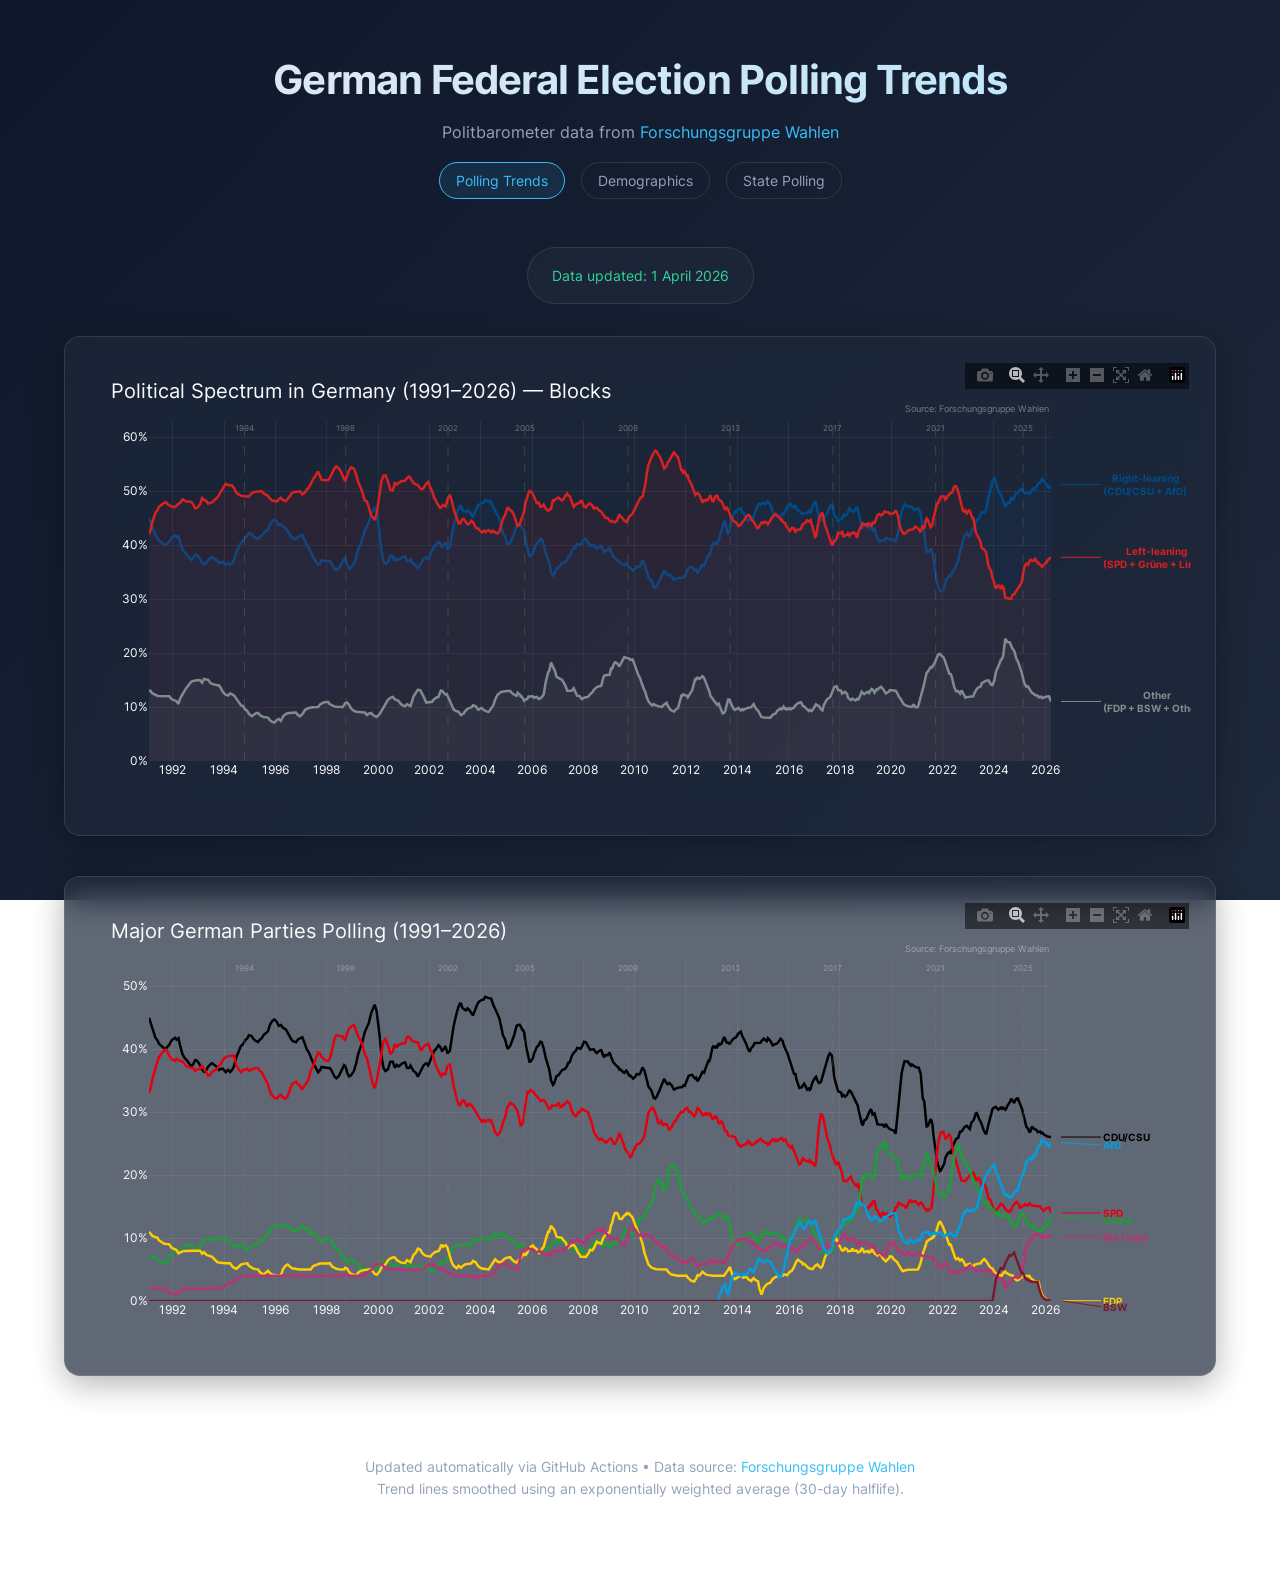
==== docs/index.html @ 1eab655d "Add state polling" ====
<!DOCTYPE html>
<html lang="en">
<head>
  <meta charset="UTF-8">
  <meta name="viewport" content="width=device-width, initial-scale=1.0">
  <meta name="description" content="Interactive dashboard mapping German Federal Election Polling Trends from Forschungsgruppe Wahlen (Politbarometer)">
  <title>German Polling Trends — Politbarometer</title>
  <link rel="icon" type="image/svg+xml" href="data:image/svg+xml,%3Csvg xmlns='http://www.w3.org/2000/svg' viewBox='0 0 16 16'%3E%3Crect width='16' height='5.33' fill='%23000'/%3E%3Crect y='5.33' width='16' height='5.33' fill='%23D00'/%3E%3Crect y='10.67' width='16' height='5.33' fill='%23FFCE00'/%3E%3C/svg%3E">
  <link rel="stylesheet" href="css/style.css">
  <script src="js/vendor/plotly.min.js"></script>
</head>
<body>
  <div class="container">
    <header>
      <h1>German Federal Election Polling Trends</h1>
      <p>Politbarometer data from <a href="https://www.forschungsgruppe.de/Umfragen/Politbarometer/Langzeitentwicklung_-_Themen_im_Ueberblick/Politik_I/#Projektion" target="_blank" rel="noopener">Forschungsgruppe Wahlen</a></p>
      <nav class="page-nav">
        <a href="index.html" aria-current="page">Polling Trends</a>
        <a href="demographics.html">Demographics</a>
        <a href="state-polling.html">State Polling</a>
      </nav>
    </header>

    <div id="status" class="status-box">
      <div class="spinner"></div> <span>Loading…</span>
    </div>
    <div id="error"></div>

    <main>
      <div class="chart-container">
        <div id="blocks-chart"></div>
      </div>

      <div class="chart-container">
        <div id="parties-chart"></div>
      </div>
    </main>

    <footer>
      Updated automatically via GitHub Actions • Data source: <a href="https://www.forschungsgruppe.de" target="_blank" rel="noopener">Forschungsgruppe Wahlen</a>
      <br>Trend lines smoothed using an exponentially weighted average (30-day halflife).
    </footer>
  </div>

  <script type="module" src="js/main.js"></script>
</body>
</html>
---- docs/css/style.css ----
/* Inter Font Loading */
@font-face {
  font-family: 'Inter';
  src: url('../fonts/inter-regular.woff2') format('woff2');
  font-weight: 400;
  font-style: normal;
  font-display: swap;
}
@font-face {
  font-family: 'Inter';
  src: url('../fonts/inter-bold.woff2') format('woff2');
  font-weight: 700;
  font-style: normal;
  font-display: swap;
}

:root {
  --bg-color: #0f172a;
  --bg-gradient: linear-gradient(135deg, #0f172a 0%, #1e293b 100%);
  --text-primary: #f8fafc;
  --text-secondary: #94a3b8;
  --accent: #38bdf8;
  --glass-bg: rgba(30, 41, 59, 0.7);
  --glass-border: rgba(255, 255, 255, 0.1);
  --glass-shadow: 0 8px 32px 0 rgba(0, 0, 0, 0.3);
  --success: #34d399;
  --error: #ef4444;
}

*, *::before, *::after {
  box-sizing: border-box;
  margin: 0;
  padding: 0;
}

body {
  font-family: 'Inter', system-ui, -apple-system, sans-serif;
  color: var(--text-primary);
  background: var(--bg-gradient);
  background-attachment: fixed;
  line-height: 1.6;
  min-height: 100vh;
}

.container {
  max-width: 1200px;
  margin: 0 auto;
  padding: 3rem 1.5rem;
}

header {
  text-align: center;
  margin-bottom: 3rem;
  animation: fadeInDown 0.8s ease-out;
}

header h1 {
  font-size: 2.5rem;
  font-weight: 700;
  background: linear-gradient(to right, #e2e8f0, #bae6fd);
  -webkit-background-clip: text;
  background-clip: text;
  -webkit-text-fill-color: transparent;
  margin-bottom: 0.5rem;
  letter-spacing: -0.02em;
}

header p, header a {
  font-size: 1rem;
  color: var(--text-secondary);
}

header a {
  color: var(--accent);
  text-decoration: none;
  transition: color 0.2s;
}

header a:hover {
  color: #7dd3fc;
}

.status-box {
  display: flex;
  align-items: center;
  justify-content: center;
  gap: 0.75rem;
  text-align: center;
  font-size: 0.9rem;
  color: var(--text-secondary);
  margin-bottom: 2rem;
  padding: 1rem 1.5rem;
  background: var(--glass-bg);
  backdrop-filter: blur(12px);
  -webkit-backdrop-filter: blur(12px);
  border: 1px solid var(--glass-border);
  border-radius: 9999px;
  max-width: max-content;
  margin-left: auto;
  margin-right: auto;
  animation: fadeIn 1s ease-out;
}

.status-box.success {
  color: var(--success);
}
.status-box.success .spinner {
  display: none;
}

.spinner {
  width: 16px;
  height: 16px;
  border: 2px solid var(--text-secondary);
  border-bottom-color: transparent;
  border-radius: 50%;
  display: inline-block;
  animation: rotation 1s linear infinite;
}

#error {
  display: none;
  text-align: center;
  color: #fca5a5;
  background: rgba(239, 68, 68, 0.1);
  border: 1px solid rgba(239, 68, 68, 0.2);
  backdrop-filter: blur(10px);
  border-radius: 12px;
  padding: 1.2rem;
  margin-bottom: 2rem;
}

.chart-container {
  background: var(--glass-bg);
  backdrop-filter: blur(16px);
  -webkit-backdrop-filter: blur(16px);
  border: 1px solid var(--glass-border);
  border-radius: 16px;
  box-shadow: var(--glass-shadow);
  margin-bottom: 2.5rem;
  padding: 1.5rem;
  transition: box-shadow 0.3s ease;
  animation: fadeInUp 0.8s ease-out backwards;
}

.chart-container:nth-child(2) {
  animation-delay: 0.2s;
}

.chart-container:hover {
  box-shadow: 0 12px 40px rgba(0,0,0,0.4);
}

.chart-container .js-plotly-plot {
  width: 100%;
}

footer {
  text-align: center;
  font-size: 0.85rem;
  color: var(--text-secondary);
  padding: 2rem 0;
  border-top: 1px solid var(--glass-border);
  margin-top: 3rem;
}

footer a {
  color: var(--accent);
  text-decoration: none;
  transition: opacity 0.2s;
}
footer a:hover {
  opacity: 0.8;
}

/* Animations */
@keyframes fadeIn {
  from { opacity: 0; }
  to { opacity: 1; }
}
@keyframes fadeInDown {
  from { opacity: 0; transform: translateY(-20px); }
  to { opacity: 1; transform: translateY(0); }
}
@keyframes fadeInUp {
  from { opacity: 0; transform: translateY(20px); }
  to { opacity: 1; transform: translateY(0); }
}
@keyframes rotation {
  0% { transform: rotate(0deg); }
  100% { transform: rotate(360deg); }
}

/* Page Navigation */
.page-nav {
  display: flex;
  justify-content: center;
  gap: 1rem;
  margin-top: 1rem;
}
.page-nav a {
  color: var(--text-secondary);
  text-decoration: none;
  padding: 0.4rem 1rem;
  border-radius: 9999px;
  border: 1px solid var(--glass-border);
  transition: all 0.2s;
  font-size: 0.9rem;
}
.page-nav a:hover {
  color: var(--text-primary);
  border-color: var(--accent);
}
.page-nav a[aria-current="page"] {
  color: var(--accent);
  border-color: var(--accent);
  background: rgba(56, 189, 248, 0.1);
}

/* Demographics Page — Selection Panel */
.demographics .selections-panel {
  background: var(--glass-bg);
  backdrop-filter: blur(16px);
  -webkit-backdrop-filter: blur(16px);
  border: 1px solid var(--glass-border);
  border-radius: 16px;
  box-shadow: var(--glass-shadow);
  padding: 1.5rem;
  margin-bottom: 2.5rem;
  animation: fadeInUp 0.8s ease-out backwards;
}
.demographics .selections-panel h2 {
  font-size: 1.1rem;
  color: var(--text-secondary);
  margin-bottom: 1rem;
  font-weight: 400;
}

/* Selection Cards */
.demographics .selection-card {
  display: flex;
  align-items: center;
  gap: 0.75rem;
  padding: 0.75rem;
  border: 1px solid var(--glass-border);
  border-radius: 10px;
  margin-bottom: 0.75rem;
  background: rgba(15, 23, 42, 0.5);
  border-left: 4px solid var(--card-color, var(--glass-border));
}
.demographics .selection-card .card-controls {
  display: flex;
  align-items: center;
  gap: 0.6rem;
  flex-shrink: 0;
}
.demographics .selection-card select {
  background: rgba(15, 23, 42, 0.8);
  color: var(--text-primary);
  border: 1px solid var(--glass-border);
  border-radius: 8px;
  padding: 0.4rem 0.6rem;
  font-family: inherit;
  font-size: 0.85rem;
  cursor: pointer;
}
.demographics .selection-card select:focus {
  outline: none;
  border-color: var(--accent);
}

/* Party Pills */
.demographics .party-pills {
  display: flex;
  flex-wrap: wrap;
  gap: 0.4rem;
  flex: 1;
}
.demographics .party-pill {
  display: inline-flex;
  align-items: center;
  gap: 0.3rem;
  padding: 0.25rem 0.6rem;
  border-radius: 9999px;
  border: 1px solid var(--glass-border);
  font-size: 0.8rem;
  cursor: pointer;
  transition: all 0.15s;
  user-select: none;
  color: var(--text-secondary);
  background: transparent;
}
.demographics .party-pill:hover {
  border-color: var(--pill-color);
}
.demographics .party-pill.checked {
  border-color: var(--pill-color);
  color: var(--pill-color);
  background: color-mix(in srgb, var(--pill-color) 15%, transparent);
}
.demographics .party-pill .pill-dot {
  width: 8px;
  height: 8px;
  border-radius: 50%;
  background: var(--pill-color);
}

/* Add / Remove Buttons */
.demographics .btn-add {
  background: rgba(56, 189, 248, 0.1);
  border: 1px dashed var(--accent);
  color: var(--accent);
  border-radius: 10px;
  padding: 0.6rem 1.2rem;
  cursor: pointer;
  font-family: inherit;
  font-size: 0.9rem;
  transition: all 0.2s;
  width: 100%;
}
.demographics .btn-add:hover:not(:disabled) {
  background: rgba(56, 189, 248, 0.2);
}
.demographics .btn-add:disabled {
  opacity: 0.4;
  cursor: not-allowed;
}
.demographics .btn-remove {
  background: none;
  border: none;
  color: var(--text-secondary);
  cursor: pointer;
  font-size: 1.2rem;
  padding: 0.25rem 0.4rem;
  border-radius: 50%;
  transition: color 0.2s;
  flex-shrink: 0;
  line-height: 1;
}
.demographics .btn-remove:hover {
  color: var(--error);
}
.demographics .btn-remove:disabled {
  opacity: 0.3;
  cursor: not-allowed;
}

@media (max-width: 768px) {
  .container {
    padding: 2rem 1rem;
  }
  header h1 {
    font-size: 1.8rem;
  }
  .chart-container {
    padding: 0.75rem;
    border-radius: 12px;
  }
  .demographics .selection-card {
    flex-direction: column;
    align-items: stretch;
    gap: 0.5rem;
  }
  .demographics .selection-card .card-controls {
    justify-content: space-between;
  }
  .demographics .selection-card select {
    flex: 1;
  }
  .demographics .selections-panel {
    padding: 1rem;
  }
  .demographics .party-pills {
    gap: 0.3rem;
  }
  .demographics #demographics-chart {
    min-height: 350px;
  }
}

/* ── State Polling Page ── */

/* Segment summary bar */
.state-polling .segment-bar {
  display: grid;
  grid-template-columns: repeat(4, 1fr);
  gap: 1rem;
  padding: 1.25rem 1.5rem;
}
.state-polling .segment-card {
  text-align: center;
  padding: 0.5rem;
}
.state-polling .segment-label {
  font-size: 0.78rem;
  color: var(--text-secondary);
  margin-bottom: 0.3rem;
  text-transform: uppercase;
  letter-spacing: 0.04em;
}
.state-polling .segment-value {
  font-size: 1.5rem;
  font-weight: 700;
  margin-bottom: 0.2rem;
}
.state-polling .segment-sub {
  font-size: 0.72rem;
  color: var(--text-secondary);
  line-height: 1.3;
}

/* Map section */
.state-polling .maps-section {
  padding: 1.5rem;
}
.state-polling .maps-grid {
  display: grid;
  grid-template-columns: 1fr 1fr;
  gap: 2rem;
}
.state-polling .map-wrapper {
  display: flex;
  flex-direction: column;
  align-items: center;
}
.state-polling .map-title {
  font-size: 1rem;
  font-weight: 600;
  color: var(--text-primary);
  margin-bottom: 0.15rem;
  text-align: center;
}
.state-polling .map-subtitle {
  font-size: 0.8rem;
  color: var(--text-secondary);
  margin-bottom: 0.75rem;
  text-align: center;
}
.state-polling .map-container {
  width: 100%;
  max-width: 340px;
  position: relative;
}
.state-polling .map-container svg {
  display: block;
  width: 100%;
  height: auto;
}
.state-polling .map-container path {
  stroke: rgba(15, 23, 42, 0.6);
  stroke-width: 1;
  cursor: pointer;
  transition: opacity 0.12s;
}
.state-polling .map-container path:hover {
  opacity: 0.75;
  stroke-width: 1.5;
  stroke: rgba(255,255,255,0.4);
}

/* Map legend */
.state-polling .map-legend {
  display: flex;
  align-items: center;
  justify-content: center;
  gap: 0.75rem;
  margin-top: 1.25rem;
  font-size: 0.78rem;
  color: var(--text-secondary);
}
.state-polling .legend-scale {
  width: 120px;
  height: 10px;
  border-radius: 5px;
  background: linear-gradient(to right, #b91c1c, #475569, #1d4ed8);
}
.state-polling .legend-right { color: #f87171; }
.state-polling .legend-left  { color: #93c5fd; }

/* Tooltip */
.map-tooltip {
  position: fixed;
  pointer-events: none;
  z-index: 100;
  background: rgba(15, 23, 42, 0.95);
  border: 1px solid rgba(255,255,255,0.12);
  border-radius: 10px;
  padding: 0.65rem 0.9rem;
  font-size: 0.82rem;
  color: var(--text-primary);
  min-width: 190px;
  backdrop-filter: blur(8px);
  box-shadow: 0 4px 20px rgba(0,0,0,0.5);
}
.map-tooltip .tooltip-title {
  font-weight: 700;
  font-size: 0.9rem;
  margin-bottom: 0.4rem;
  color: var(--accent);
}
.map-tooltip .tooltip-row {
  display: flex;
  justify-content: space-between;
  gap: 0.75rem;
  margin-bottom: 0.15rem;
}
.map-tooltip .tooltip-row span:first-child {
  color: var(--text-secondary);
}

/* Shared diff colors */
.pos { color: #93c5fd; }
.neg { color: #fca5a5; }

/* Data table */
.state-polling .state-table {
  width: 100%;
  border-collapse: collapse;
  font-size: 0.88rem;
}
.state-polling .state-table th,
.state-polling .state-table td {
  padding: 0.6rem 0.75rem;
  text-align: right;
  border-bottom: 1px solid rgba(255,255,255,0.06);
}
.state-polling .state-table th:first-child,
.state-polling .state-table td:first-child {
  text-align: left;
}
.state-polling .state-table th {
  font-size: 0.78rem;
  text-transform: uppercase;
  letter-spacing: 0.04em;
  color: var(--text-secondary);
  cursor: pointer;
  user-select: none;
  white-space: nowrap;
}
.state-polling .state-table th:hover {
  color: var(--accent);
}
.state-polling .state-table th.sort-asc::after  { content: " ↑"; color: var(--accent); }
.state-polling .state-table th.sort-desc::after { content: " ↓"; color: var(--accent); }
.state-polling .state-table tbody tr:hover {
  background: rgba(255,255,255,0.03);
}

@media (max-width: 768px) {
  .state-polling .segment-bar {
    grid-template-columns: 1fr 1fr;
  }
  .state-polling .maps-grid {
    grid-template-columns: 1fr;
    gap: 1.5rem;
  }
  .state-polling .map-container {
    max-width: 100%;
  }
  .state-polling #table-container {
    overflow-x: auto;
  }
}
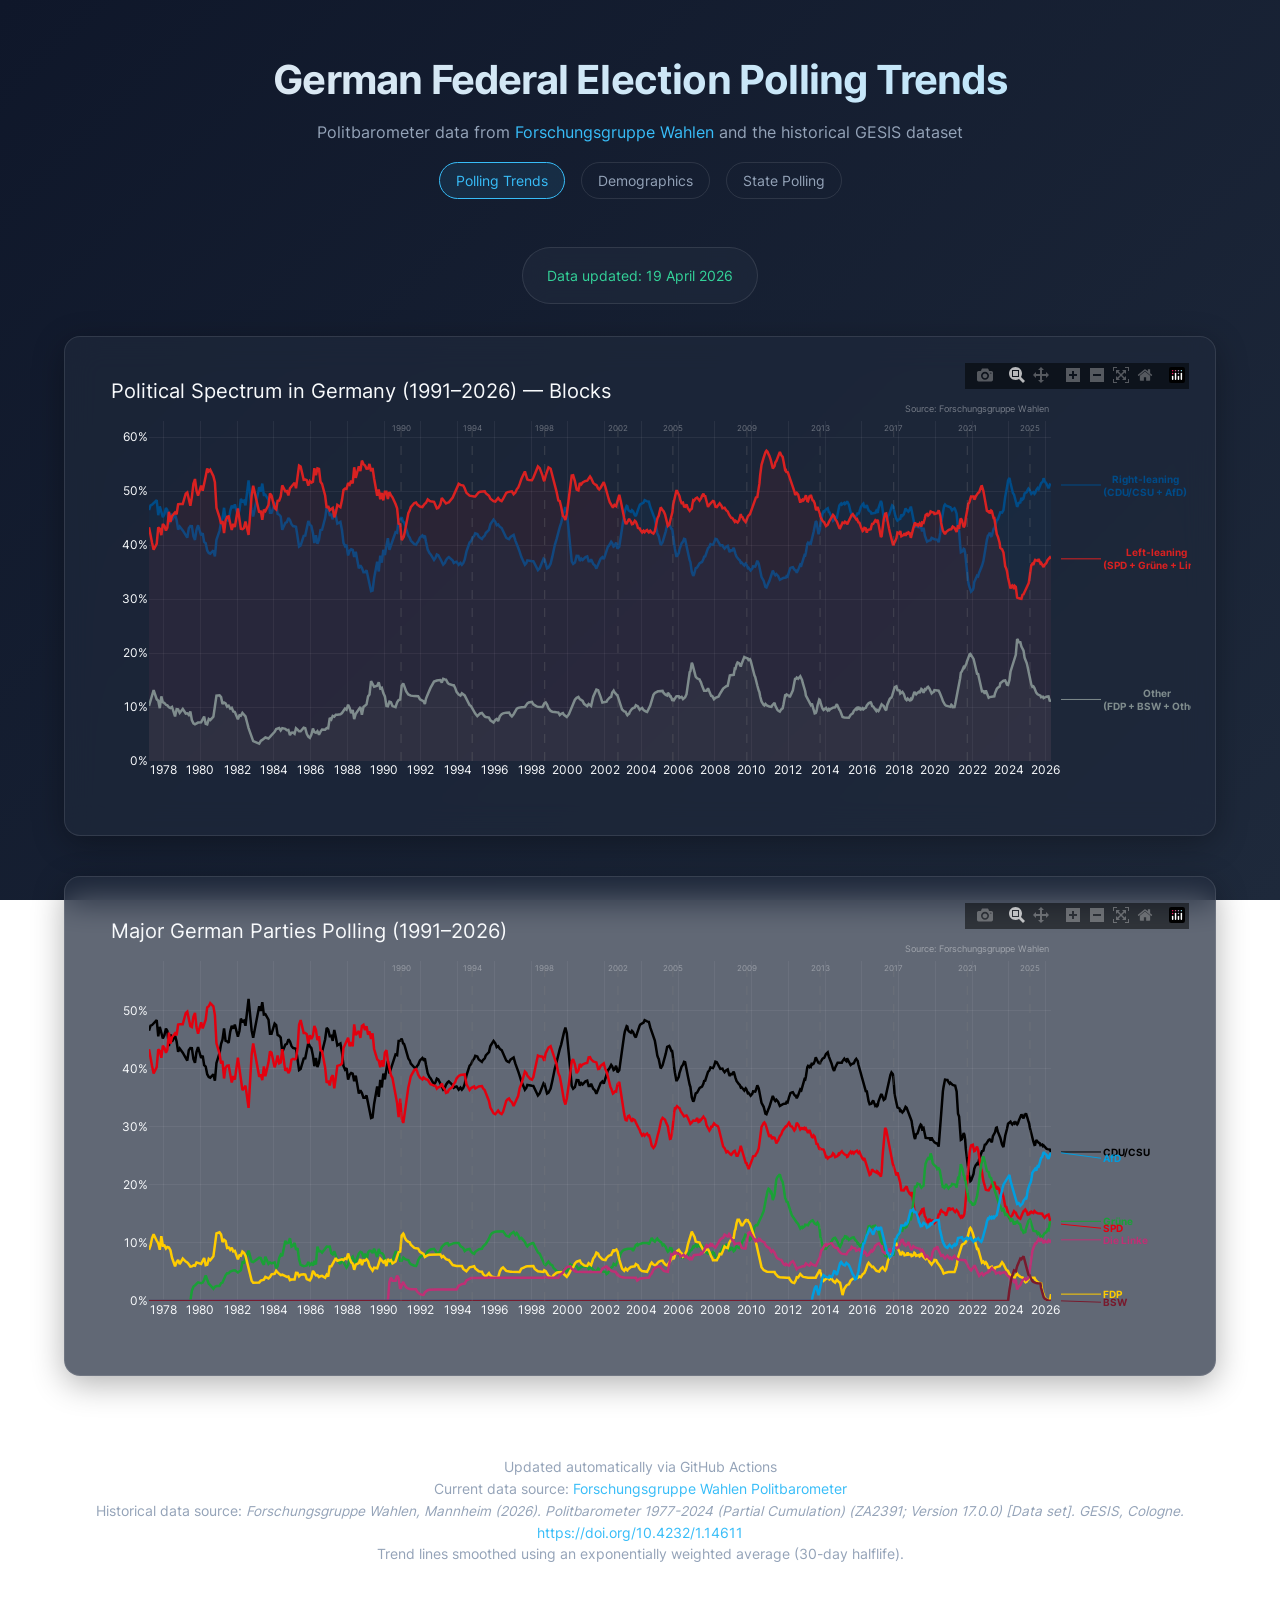
==== commit e4e9a59d: "Add pre-polling data to federal polling series" ====
--- a/docs/index.html
+++ b/docs/index.html
@@ -13,7 +13,7 @@
   <div class="container">
     <header>
       <h1>German Federal Election Polling Trends</h1>
-      <p>Politbarometer data from <a href="https://www.forschungsgruppe.de/Umfragen/Politbarometer/Langzeitentwicklung_-_Themen_im_Ueberblick/Politik_I/#Projektion" target="_blank" rel="noopener">Forschungsgruppe Wahlen</a></p>
+      <p>Politbarometer data from <a href="https://www.forschungsgruppe.de/Umfragen/Politbarometer/Langzeitentwicklung_-_Themen_im_Ueberblick/Politik_I/#Projektion" target="_blank" rel="noopener">Forschungsgruppe Wahlen</a> and the historical GESIS dataset</p>
       <nav class="page-nav">
         <a href="index.html" aria-current="page">Polling Trends</a>
         <a href="demographics.html">Demographics</a>
@@ -37,7 +37,9 @@
     </main>
 
     <footer>
-      Updated automatically via GitHub Actions • Data source: <a href="https://www.forschungsgruppe.de" target="_blank" rel="noopener">Forschungsgruppe Wahlen</a>
+      Updated automatically via GitHub Actions
+      <br>Current data source: <a href="https://www.forschungsgruppe.de/Umfragen/Politbarometer/Langzeitentwicklung_-_Themen_im_Ueberblick/Politik_I/#Projektion" target="_blank" rel="noopener">Forschungsgruppe Wahlen Politbarometer</a>
+      <br>Historical data source: <cite>Forschungsgruppe Wahlen, Mannheim (2026). Politbarometer 1977-2024 (Partial Cumulation) (ZA2391; Version 17.0.0) [Data set]. GESIS, Cologne.</cite> <a href="https://doi.org/10.4232/1.14611" target="_blank" rel="noopener">https://doi.org/10.4232/1.14611</a>
       <br>Trend lines smoothed using an exponentially weighted average (30-day halflife).
     </footer>
   </div>
--- a/docs/css/style.css
+++ b/docs/css/style.css
@@ -215,6 +215,11 @@
   color: var(--accent);
   border-color: var(--accent);
   background: rgba(56, 189, 248, 0.1);
+}
+
+/* Demographics chart: explicit height so Plotly's height:100% update doesn't collapse it */
+.demographics #demographics-chart {
+  height: 450px;
 }
 
 /* Demographics Page — Selection Panel */
@@ -374,7 +379,7 @@
     gap: 0.3rem;
   }
   .demographics #demographics-chart {
-    min-height: 350px;
+    height: 350px;
   }
 }
 
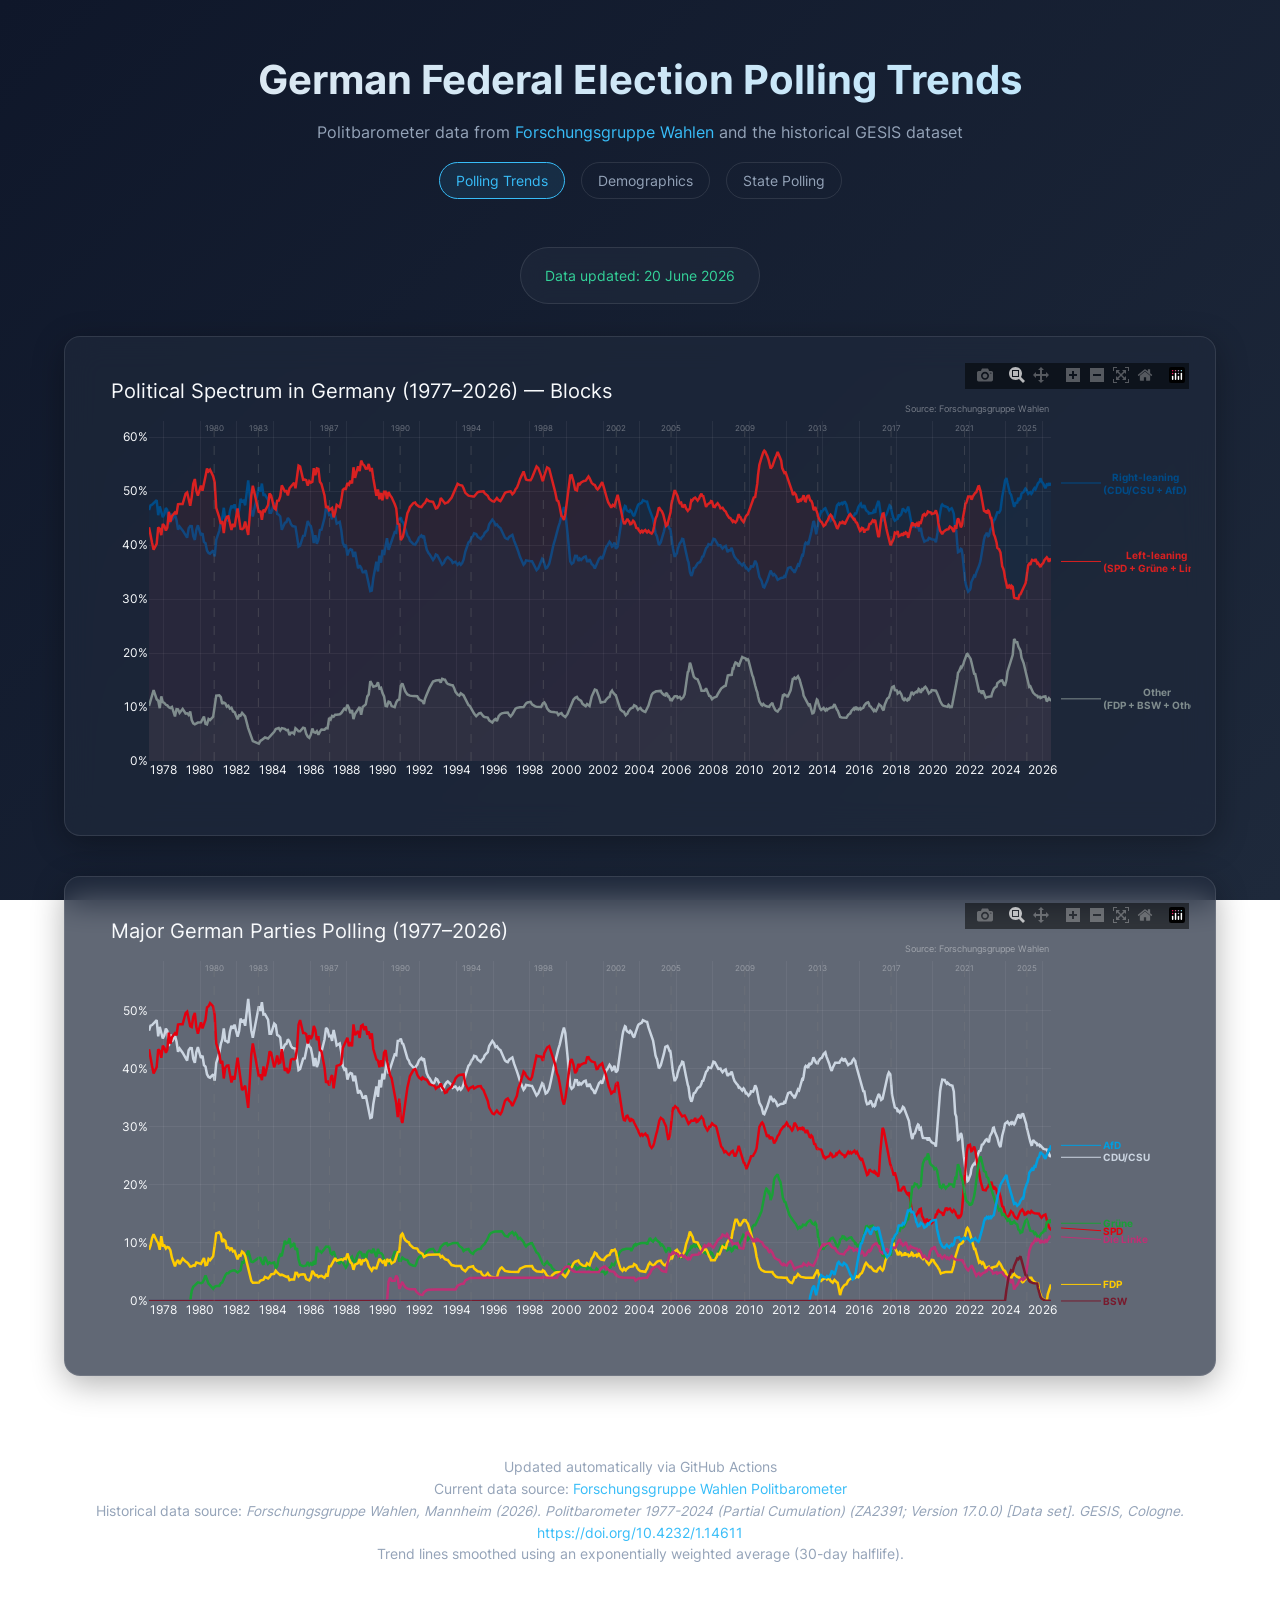
==== commit ca080756: "Phase 1: frontend polish & quick wins Fix first-paint chart collapse, dark-background contrast, scre" ====
--- a/docs/index.html
+++ b/docs/index.html
@@ -1,5 +1,5 @@
 <!DOCTYPE html>
-<html lang="en">
+<html lang="de">
 <head>
   <meta charset="UTF-8">
   <meta name="viewport" content="width=device-width, initial-scale=1.0">
@@ -21,10 +21,10 @@
       </nav>
     </header>
 
-    <div id="status" class="status-box">
+    <div id="status" class="status-box" role="status" aria-live="polite">
       <div class="spinner"></div> <span>Loading…</span>
     </div>
-    <div id="error"></div>
+    <div id="error" role="alert"></div>
 
     <main>
       <div class="chart-container">
--- a/docs/css/style.css
+++ b/docs/css/style.css
@@ -62,7 +62,7 @@
   background-clip: text;
   -webkit-text-fill-color: transparent;
   margin-bottom: 0.5rem;
-  letter-spacing: -0.02em;
+  letter-spacing: 0;
 }
 
 header p, header a {
@@ -191,6 +191,23 @@
   100% { transform: rotate(360deg); }
 }
 
+@media (prefers-reduced-motion: reduce) {
+  *, *::before, *::after {
+    animation-duration: 0.001ms !important;
+    animation-iteration-count: 1 !important;
+    transition-duration: 0.001ms !important;
+  }
+  header, .status-box, .chart-container, .demographics .selections-panel {
+    animation: none !important;
+    opacity: 1 !important;
+    transform: none !important;
+  }
+  .spinner {
+    animation: none !important;
+    border-bottom-color: var(--text-secondary);
+  }
+}
+
 /* Page Navigation */
 .page-nav {
   display: flex;
@@ -219,6 +236,12 @@
 
 /* Demographics chart: explicit height so Plotly's height:100% update doesn't collapse it */
 .demographics #demographics-chart {
+  height: 450px;
+}
+
+/* Federal polling charts: explicit height so Plotly's height:100% update doesn't collapse them on first paint */
+#blocks-chart,
+#parties-chart {
   height: 450px;
 }
 
@@ -379,6 +402,10 @@
     gap: 0.3rem;
   }
   .demographics #demographics-chart {
+    height: 350px;
+  }
+  #blocks-chart,
+  #parties-chart {
     height: 350px;
   }
 }
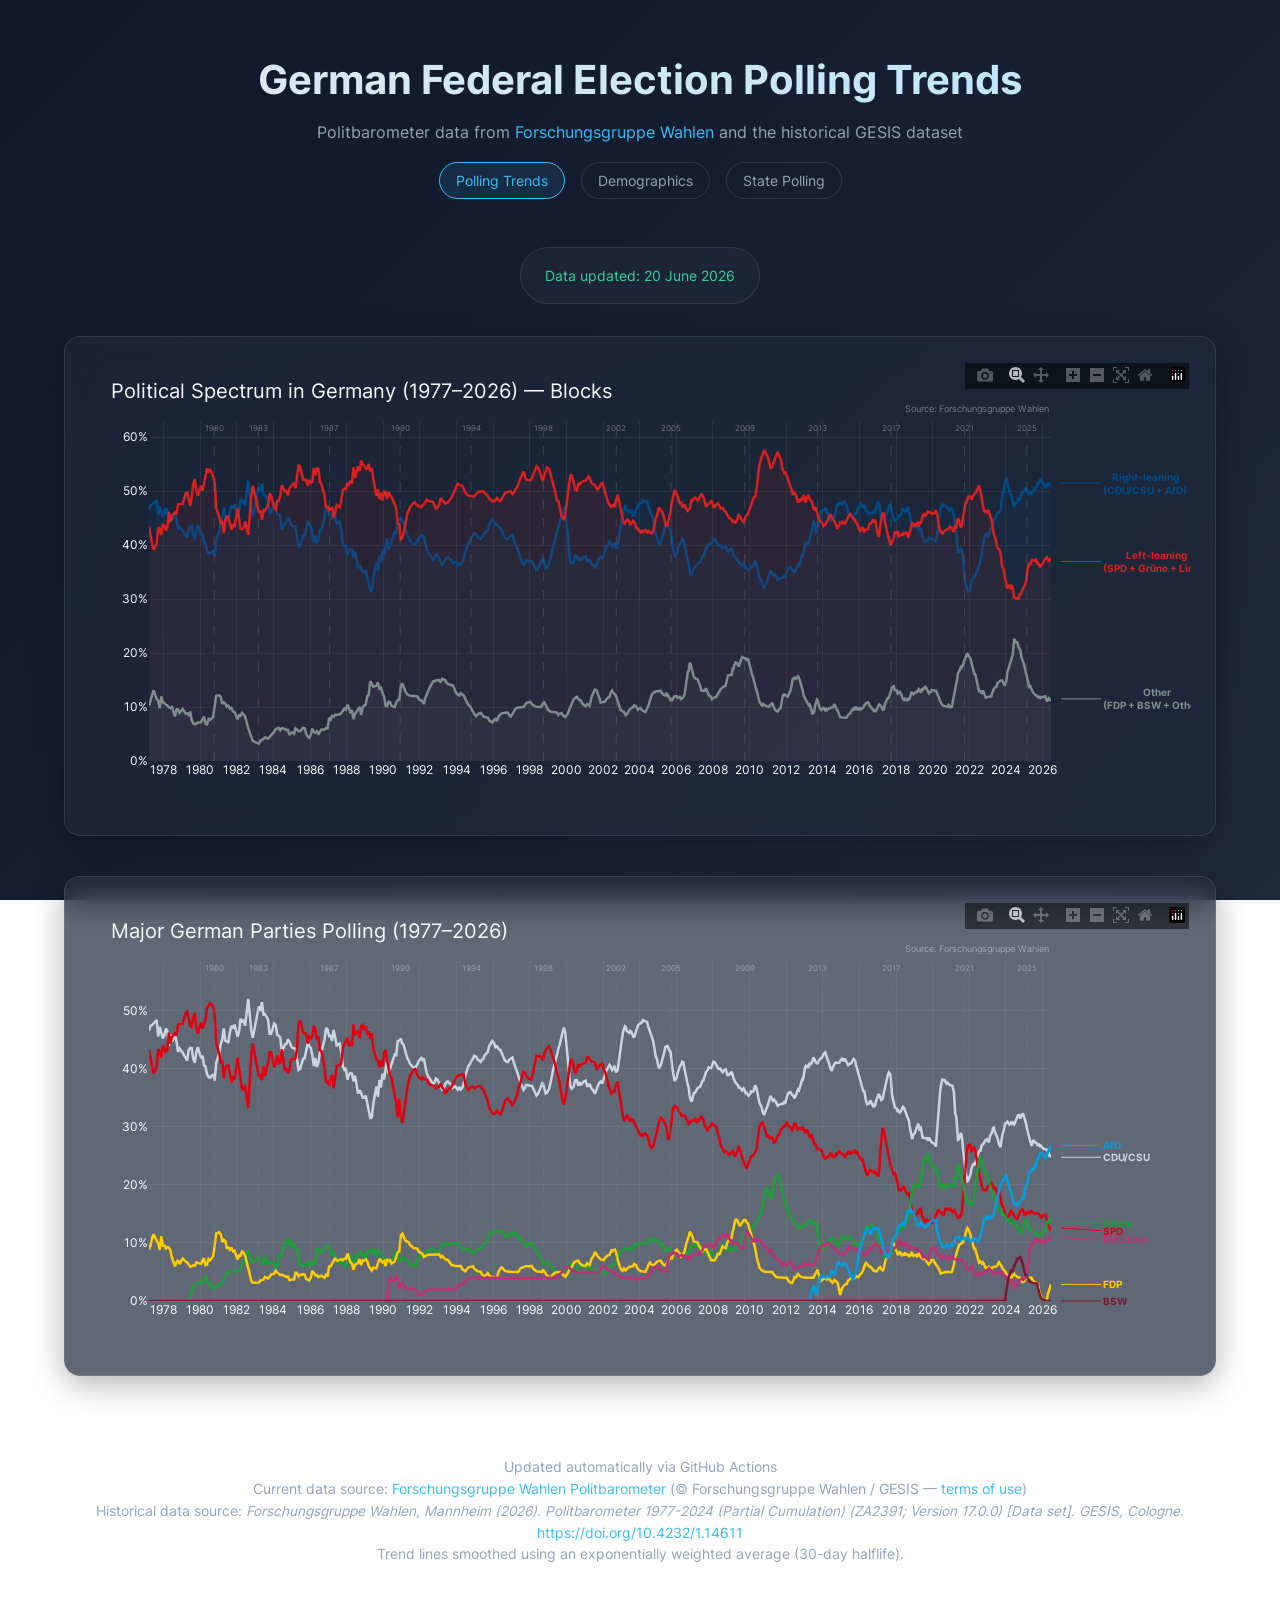
==== commit 69ae84b6: "Phase 4: CI/CD hardening, repo hygiene, docs & licensing Workflow (.github/workflows/update-data.yml" ====
--- a/docs/index.html
+++ b/docs/index.html
@@ -27,18 +27,18 @@
     <div id="error" role="alert"></div>
 
     <main>
-      <div class="chart-container">
+      <figure class="chart-container" role="img" aria-label="Liniendiagramm: Umfragewerte der politischen Blöcke über die Zeit, Forschungsgruppe Wahlen">
         <div id="blocks-chart"></div>
-      </div>
+      </figure>
 
-      <div class="chart-container">
+      <figure class="chart-container" role="img" aria-label="Liniendiagramm: Umfragewerte der wichtigsten Parteien über die Zeit, Forschungsgruppe Wahlen">
         <div id="parties-chart"></div>
-      </div>
+      </figure>
     </main>
 
     <footer>
       Updated automatically via GitHub Actions
-      <br>Current data source: <a href="https://www.forschungsgruppe.de/Umfragen/Politbarometer/Langzeitentwicklung_-_Themen_im_Ueberblick/Politik_I/#Projektion" target="_blank" rel="noopener">Forschungsgruppe Wahlen Politbarometer</a>
+      <br>Current data source: <a href="https://www.forschungsgruppe.de/Umfragen/Politbarometer/Langzeitentwicklung_-_Themen_im_Ueberblick/Politik_I/#Projektion" target="_blank" rel="noopener">Forschungsgruppe Wahlen Politbarometer</a> (© Forschungsgruppe Wahlen / GESIS — <a href="https://www.gesis.org/en/institute/data-usage-terms" target="_blank" rel="noopener">terms of use</a>)
       <br>Historical data source: <cite>Forschungsgruppe Wahlen, Mannheim (2026). Politbarometer 1977-2024 (Partial Cumulation) (ZA2391; Version 17.0.0) [Data set]. GESIS, Cologne.</cite> <a href="https://doi.org/10.4232/1.14611" target="_blank" rel="noopener">https://doi.org/10.4232/1.14611</a>
       <br>Trend lines smoothed using an exponentially weighted average (30-day halflife).
     </footer>
--- a/docs/css/style.css
+++ b/docs/css/style.css
@@ -42,6 +42,25 @@
   min-height: 100vh;
 }
 
+/* Visible keyboard focus indicator (keyboard-only via :focus-visible) */
+:focus-visible {
+  outline: 2px solid var(--accent);
+  outline-offset: 2px;
+}
+.page-nav a:focus-visible,
+.demographics .party-pill:focus-visible,
+.demographics .btn-add:focus-visible,
+.demographics .btn-remove:focus-visible,
+.state-polling .state-table th .th-sort:focus-visible {
+  outline: 2px solid var(--accent);
+  outline-offset: 2px;
+}
+
+/* Charts are wrapped in <figure>; neutralize the default figure margin */
+figure {
+  margin: 0;
+}
+
 .container {
   max-width: 1200px;
   margin: 0 auto;
@@ -292,9 +311,10 @@
   font-size: 0.85rem;
   cursor: pointer;
 }
-.demographics .selection-card select:focus {
+.demographics .selection-card select:focus-visible {
   outline: none;
   border-color: var(--accent);
+  box-shadow: 0 0 0 2px var(--accent);
 }
 
 /* Party Pills */
@@ -311,6 +331,7 @@
   padding: 0.25rem 0.6rem;
   border-radius: 9999px;
   border: 1px solid var(--glass-border);
+  font-family: inherit;
   font-size: 0.8rem;
   cursor: pointer;
   transition: all 0.15s;
@@ -574,6 +595,17 @@
 }
 .state-polling .state-table th.sort-asc::after  { content: " ↑"; color: var(--accent); }
 .state-polling .state-table th.sort-desc::after { content: " ↓"; color: var(--accent); }
+.state-polling .state-table th .th-sort {
+  background: none;
+  border: 0;
+  padding: 0;
+  margin: 0;
+  color: inherit;
+  font: inherit;
+  letter-spacing: inherit;
+  text-transform: inherit;
+  cursor: pointer;
+}
 .state-polling .state-table tbody tr:hover {
   background: rgba(255,255,255,0.03);
 }
@@ -593,3 +625,24 @@
     overflow-x: auto;
   }
 }
+
+/* Touch devices: raise interactive controls to the ≥44px minimum tap target.
+   Gated on input modality (pointer: coarse), not viewport width, so touch
+   laptops benefit while desktop-mouse density stays compact. */
+@media (pointer: coarse) {
+  .demographics .party-pill {
+    min-height: 44px;
+    padding-top: 0.5rem;
+    padding-bottom: 0.5rem;
+  }
+  .demographics .btn-remove {
+    min-width: 44px;
+    min-height: 44px;
+    display: inline-flex;
+    align-items: center;
+    justify-content: center;
+  }
+  .state-polling .state-table th .th-sort {
+    min-height: 44px;
+  }
+}
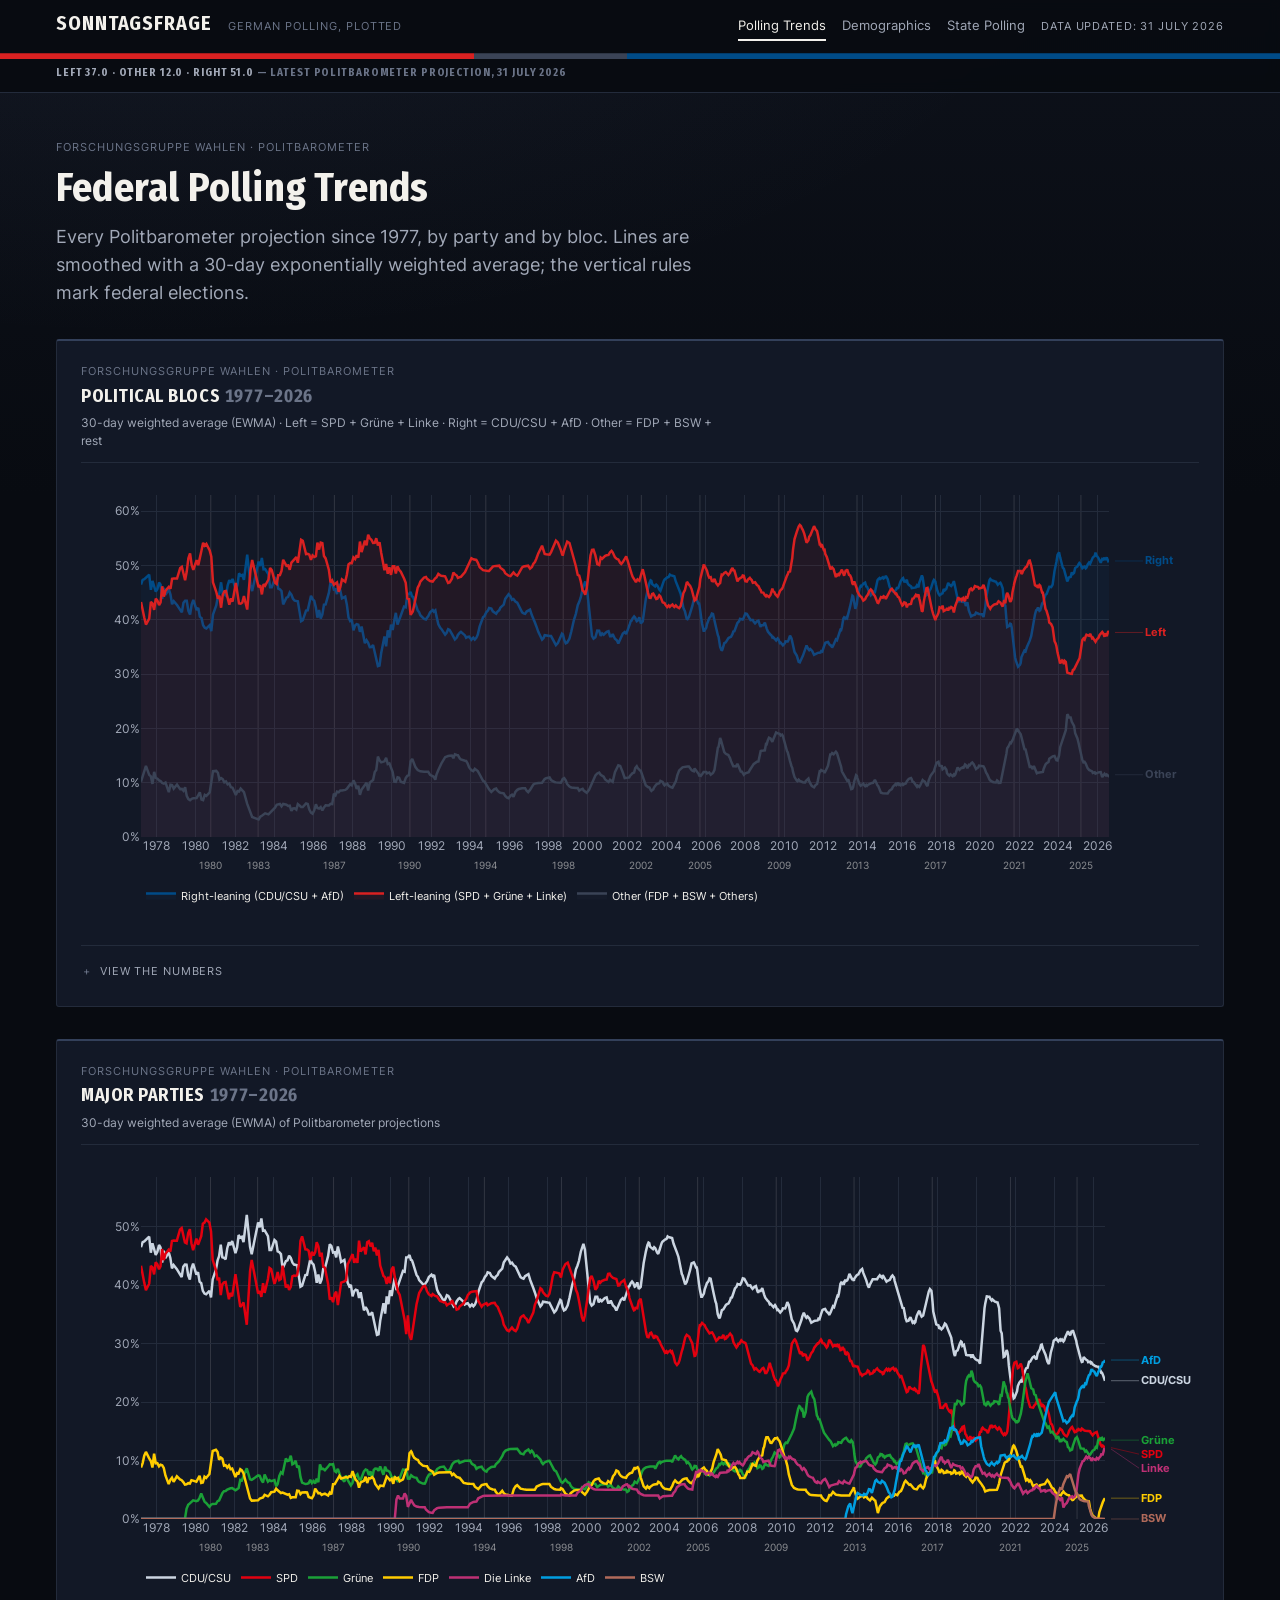
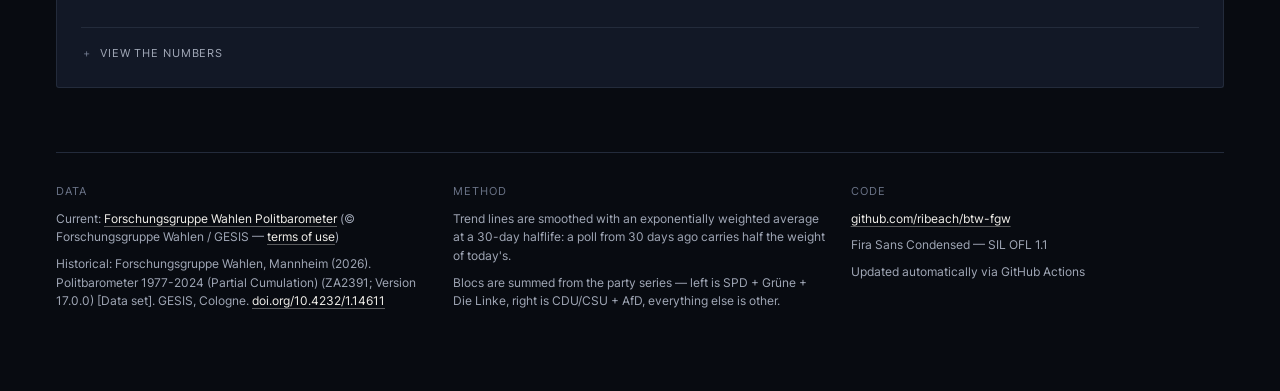
==== commit 39389783: "Overhaul UI/UX: editorial redesign, chart fixes, accessibility Redesign all three pages under one di" ====
--- a/docs/index.html
+++ b/docs/index.html
@@ -1,46 +1,99 @@
 <!DOCTYPE html>
-<html lang="de">
+<html lang="en">
 <head>
   <meta charset="UTF-8">
   <meta name="viewport" content="width=device-width, initial-scale=1.0">
-  <meta name="description" content="Interactive dashboard mapping German Federal Election Polling Trends from Forschungsgruppe Wahlen (Politbarometer)">
-  <title>German Polling Trends — Politbarometer</title>
-  <link rel="icon" type="image/svg+xml" href="data:image/svg+xml,%3Csvg xmlns='http://www.w3.org/2000/svg' viewBox='0 0 16 16'%3E%3Crect width='16' height='5.33' fill='%23000'/%3E%3Crect y='5.33' width='16' height='5.33' fill='%23D00'/%3E%3Crect y='10.67' width='16' height='5.33' fill='%23FFCE00'/%3E%3C/svg%3E">
+  <title>Federal Polling Trends — Sonntagsfrage</title>
+  <meta name="description" content="Every Politbarometer projection from Forschungsgruppe Wahlen, plotted by party and by political bloc.">
+  <meta name="theme-color" content="#080B11">
+  <link rel="icon" href="favicon.svg" type="image/svg+xml">
+  <meta property="og:site_name" content="Sonntagsfrage">
+  <meta property="og:type" content="website">
+  <meta property="og:title" content="Federal Polling Trends">
+  <meta property="og:description" content="Every Politbarometer projection from Forschungsgruppe Wahlen, plotted by party and by political bloc.">
+  <meta name="twitter:card" content="summary">
+  <link rel="preload" as="font" type="font/woff2" crossorigin href="fonts/fira-sans-condensed-700.woff2">
   <link rel="stylesheet" href="css/style.css">
   <script src="js/vendor/plotly.min.js"></script>
 </head>
 <body>
-  <div class="container">
-    <header>
-      <h1>German Federal Election Polling Trends</h1>
-      <p>Politbarometer data from <a href="https://www.forschungsgruppe.de/Umfragen/Politbarometer/Langzeitentwicklung_-_Themen_im_Ueberblick/Politik_I/#Projektion" target="_blank" rel="noopener">Forschungsgruppe Wahlen</a> and the historical GESIS dataset</p>
-      <nav class="page-nav">
+  <a class="skip-link" href="#main">Skip to content</a>
+
+  <header class="site-header">
+    <div class="site-header__inner">
+      <a class="wordmark" href="index.html">Sonntagsfrage</a>
+      <span class="wordmark-tag">German polling, plotted</span>
+      <nav class="site-nav" aria-label="Primary">
         <a href="index.html" aria-current="page">Polling Trends</a>
         <a href="demographics.html">Demographics</a>
         <a href="state-polling.html">State Polling</a>
       </nav>
-    </header>
+      <div id="status" class="stamp" role="status" aria-live="polite">
+        <span class="spinner"></span> <span>Loading…</span>
+      </div>
+    </div>
+    <div class="spectrum" id="spectrum" hidden></div>
+    <p class="spectrum-readout" id="spectrum-readout" hidden></p>
+  </header>
 
-    <div id="status" class="status-box" role="status" aria-live="polite">
-      <div class="spinner"></div> <span>Loading…</span>
+  <div class="container">
+    <div class="page-head">
+      <p class="eyebrow">Forschungsgruppe Wahlen · Politbarometer</p>
+      <h1 class="page-title">Federal Polling Trends</h1>
+      <p class="page-standfirst">Every Politbarometer projection since 1977, by party and by bloc. Lines are smoothed with a 30-day exponentially weighted average; the vertical rules mark federal elections.</p>
     </div>
+
     <div id="error" role="alert"></div>
 
-    <main>
-      <figure class="chart-container" role="img" aria-label="Liniendiagramm: Umfragewerte der politischen Blöcke über die Zeit, Forschungsgruppe Wahlen">
-        <div id="blocks-chart"></div>
+    <main id="main" tabindex="-1">
+      <figure class="chart-container" aria-describedby="blocks-data">
+        <figcaption class="panel-head">
+          <p class="eyebrow">Forschungsgruppe Wahlen · Politbarometer</p>
+          <h2 class="panel-title">Political blocs <span class="panel-title__range tnum" id="blocks-range"></span></h2>
+          <p class="panel-note">30-day weighted average (EWMA) · Left = SPD + Grüne + Linke · Right = CDU/CSU + AfD · Other = FDP + BSW + rest</p>
+        </figcaption>
+        <div id="blocks-chart" role="img" aria-label="Line chart: polling support for the left, right and other political blocs over time, from Forschungsgruppe Wahlen"></div>
+        <details class="chart-data" id="blocks-data">
+          <summary>View the numbers</summary>
+          <div class="chart-data__scroll">
+            <table id="blocks-data-table"></table>
+          </div>
+        </details>
       </figure>
 
-      <figure class="chart-container" role="img" aria-label="Liniendiagramm: Umfragewerte der wichtigsten Parteien über die Zeit, Forschungsgruppe Wahlen">
-        <div id="parties-chart"></div>
+      <figure class="chart-container" aria-describedby="parties-data">
+        <figcaption class="panel-head">
+          <p class="eyebrow">Forschungsgruppe Wahlen · Politbarometer</p>
+          <h2 class="panel-title">Major parties <span class="panel-title__range tnum" id="parties-range"></span></h2>
+          <p class="panel-note">30-day weighted average (EWMA) of Politbarometer projections</p>
+        </figcaption>
+        <div id="parties-chart" role="img" aria-label="Line chart: polling support for the major German parties over time, from Forschungsgruppe Wahlen"></div>
+        <details class="chart-data" id="parties-data">
+          <summary>View the numbers</summary>
+          <div class="chart-data__scroll">
+            <table id="parties-data-table"></table>
+          </div>
+        </details>
       </figure>
     </main>
 
-    <footer>
-      Updated automatically via GitHub Actions
-      <br>Current data source: <a href="https://www.forschungsgruppe.de/Umfragen/Politbarometer/Langzeitentwicklung_-_Themen_im_Ueberblick/Politik_I/#Projektion" target="_blank" rel="noopener">Forschungsgruppe Wahlen Politbarometer</a> (© Forschungsgruppe Wahlen / GESIS — <a href="https://www.gesis.org/en/institute/data-usage-terms" target="_blank" rel="noopener">terms of use</a>)
-      <br>Historical data source: <cite>Forschungsgruppe Wahlen, Mannheim (2026). Politbarometer 1977-2024 (Partial Cumulation) (ZA2391; Version 17.0.0) [Data set]. GESIS, Cologne.</cite> <a href="https://doi.org/10.4232/1.14611" target="_blank" rel="noopener">https://doi.org/10.4232/1.14611</a>
-      <br>Trend lines smoothed using an exponentially weighted average (30-day halflife).
+    <footer class="site-footer">
+      <div class="footer-col">
+        <p class="eyebrow">Data</p>
+        <p>Current: <a href="https://www.forschungsgruppe.de/Umfragen/Politbarometer/Langzeitentwicklung_-_Themen_im_Ueberblick/Politik_I/#Projektion" target="_blank" rel="noopener">Forschungsgruppe Wahlen Politbarometer</a> (© Forschungsgruppe Wahlen / GESIS — <a href="https://www.gesis.org/en/institute/data-usage-terms" target="_blank" rel="noopener">terms of use</a>)</p>
+        <p>Historical: <cite>Forschungsgruppe Wahlen, Mannheim (2026). <span lang="de">Politbarometer</span> 1977-2024 (Partial Cumulation) (ZA2391; Version 17.0.0) [Data set]. GESIS, Cologne.</cite> <a href="https://doi.org/10.4232/1.14611" target="_blank" rel="noopener">doi.org/10.4232/1.14611</a></p>
+      </div>
+      <div class="footer-col">
+        <p class="eyebrow">Method</p>
+        <p>Trend lines are smoothed with an exponentially weighted average at a 30-day halflife: a poll from 30 days ago carries half the weight of today's.</p>
+        <p>Blocs are summed from the party series — left is SPD + Grüne + Die Linke, right is CDU/CSU + AfD, everything else is other.</p>
+      </div>
+      <div class="footer-col">
+        <p class="eyebrow">Code</p>
+        <p><a href="https://github.com/ribeach/btw-fgw" target="_blank" rel="noopener">github.com/ribeach/btw-fgw</a></p>
+        <p>Fira Sans Condensed — SIL OFL 1.1</p>
+        <p>Updated automatically via GitHub Actions</p>
+      </div>
     </footer>
   </div>
 
--- a/docs/css/style.css
+++ b/docs/css/style.css
@@ -13,18 +13,63 @@
   font-style: normal;
   font-display: swap;
 }
-
+/* Display face — headlines and big numerals only. SIL OFL 1.1. */
+@font-face {
+  font-family: 'Fira Sans Condensed';
+  src: url('../fonts/fira-sans-condensed-700.woff2') format('woff2');
+  font-weight: 700;
+  font-style: normal;
+  font-display: swap;
+}
+
+/* Chrome is achromatic. All hue is data — party colours live in js/config.js,
+   bloc scale in js/state-polling-config.js. */
 :root {
-  --bg-color: #0f172a;
-  --bg-gradient: linear-gradient(135deg, #0f172a 0%, #1e293b 100%);
-  --text-primary: #f8fafc;
-  --text-secondary: #94a3b8;
-  --accent: #38bdf8;
-  --glass-bg: rgba(30, 41, 59, 0.7);
-  --glass-border: rgba(255, 255, 255, 0.1);
-  --glass-shadow: 0 8px 32px 0 rgba(0, 0, 0, 0.3);
-  --success: #34d399;
-  --error: #ef4444;
+  /* Ink — surfaces, darkest to lightest */
+  --ink-950: #080B11;
+  --ink-900: #0D111A;
+  --surface: #121826;
+  --surface-2: #19202F;
+  --rule: #232B3B;
+  --rule-strong: #33405A;
+
+  /* Bone — text */
+  --bone: #F3F1EC;
+  --bone-dim: #A2A9B8;
+  --bone-faint: #6B7488;
+  --danger: #F2777A;
+
+  /* Bloc tints — text-safe lifts of the bloc hues, for readouts only */
+  --tint-left: #F08A8A;
+  --tint-right: #7FA8D0;
+
+  /* Space — 4px base */
+  --s1: 4px;
+  --s2: 8px;
+  --s3: 12px;
+  --s4: 16px;
+  --s5: 24px;
+  --s6: 32px;
+  --s7: 48px;
+  --s8: 64px;
+  --s9: 96px;
+
+  /* Radius — printed edges, not pills */
+  --r1: 3px;
+  --r2: 6px;
+
+  /* Type */
+  --font-ui: 'Inter', system-ui, sans-serif;
+  --font-display: 'Fira Sans Condensed', var(--font-ui);
+  --fs-micro: .6875rem;
+  --fs-xs: .75rem;
+  --fs-sm: .8125rem;
+  --fs-base: .9375rem;
+  --fs-lg: 1.125rem;
+  --fs-xl: 1.5rem;
+  --fs-2xl: clamp(1.75rem, 3.5vw, 2.5rem);
+  --lh-tight: 1.15;
+  --lh-body: 1.55;
 }
 
 *, *::before, *::after {
@@ -33,27 +78,57 @@
   padding: 0;
 }
 
+[hidden] {
+  display: none !important;
+}
+
+html {
+  background: var(--ink-950);
+  min-height: 100%;
+}
+
+/* The page ambiance is painted by body::before, a fixed z-index:-1 layer.
+   body must never gain transform / filter / opacity: any of those turn it into
+   a containing block and the ::before layer gets trapped inside the scroll box
+   instead of covering the viewport. */
 body {
-  font-family: 'Inter', system-ui, -apple-system, sans-serif;
-  color: var(--text-primary);
-  background: var(--bg-gradient);
-  background-attachment: fixed;
-  line-height: 1.6;
+  font-family: var(--font-ui);
+  font-size: var(--fs-base);
+  color: var(--bone);
+  background: transparent;
+  line-height: var(--lh-body);
   min-height: 100vh;
+  -webkit-font-smoothing: antialiased;
+}
+
+body::before {
+  content: "";
+  position: fixed;
+  inset: 0;
+  z-index: -1;
+  pointer-events: none;
+  background:
+    radial-gradient(120% 80% at 12% -10%, rgba(120, 140, 190, 0.07), transparent 60%),
+    linear-gradient(180deg, var(--ink-900) 0%, var(--ink-950) 55%);
 }
 
 /* Visible keyboard focus indicator (keyboard-only via :focus-visible) */
 :focus-visible {
-  outline: 2px solid var(--accent);
+  outline: 2px solid var(--bone);
   outline-offset: 2px;
 }
-.page-nav a:focus-visible,
-.demographics .party-pill:focus-visible,
-.demographics .btn-add:focus-visible,
-.demographics .btn-remove:focus-visible,
-.state-polling .state-table th .th-sort:focus-visible {
-  outline: 2px solid var(--accent);
-  outline-offset: 2px;
+
+/* Links in body copy: underlined, hairline-quiet until hover. */
+a {
+  color: var(--bone);
+  text-decoration-line: underline;
+  text-decoration-thickness: 1px;
+  text-decoration-color: color-mix(in srgb, var(--bone) 35%, transparent);
+  text-underline-offset: 3px;
+  transition: text-decoration-color 0.15s ease;
+}
+a:hover {
+  text-decoration-color: var(--bone);
 }
 
 /* Charts are wrapped in <figure>; neutralize the default figure margin */
@@ -61,154 +136,321 @@
   margin: 0;
 }
 
+/* Utilities */
+.visually-hidden {
+  position: absolute;
+  width: 1px;
+  height: 1px;
+  margin: -1px;
+  padding: 0;
+  overflow: hidden;
+  clip: rect(0 0 0 0);
+  clip-path: inset(50%);
+  white-space: nowrap;
+  border: 0;
+}
+
+.tnum {
+  font-variant-numeric: tabular-nums;
+}
+
+.skip-link {
+  position: fixed;
+  top: -100px;
+  left: var(--s4);
+  z-index: 100;
+  padding: var(--s2) var(--s4);
+  background: var(--surface-2);
+  color: var(--bone);
+  border: 1px solid var(--rule-strong);
+  border-radius: var(--r1);
+  font-size: var(--fs-sm);
+  text-decoration: none;
+  transition: top 0.15s ease;
+}
+.skip-link:focus {
+  top: var(--s3);
+}
+
 .container {
   max-width: 1200px;
   margin: 0 auto;
-  padding: 3rem 1.5rem;
-}
-
-header {
-  text-align: center;
-  margin-bottom: 3rem;
-  animation: fadeInDown 0.8s ease-out;
-}
-
-header h1 {
-  font-size: 2.5rem;
+  padding: var(--s7) var(--s4) var(--s6);
+}
+
+#main:focus {
+  outline: none;
+}
+
+/* ── Masthead ── */
+
+.site-header {
+  position: sticky;
+  top: 0;
+  z-index: 20;
+  border-bottom: 1px solid var(--rule);
+  background: color-mix(in srgb, var(--ink-950) 92%, transparent);
+  /* The one permitted blur in the design: the masthead sits over scrolling data. */
+  backdrop-filter: blur(6px);
+  -webkit-backdrop-filter: blur(6px);
+}
+
+.site-header__inner {
+  max-width: 1200px;
+  margin: 0 auto;
+  padding: var(--s3) var(--s4);
+  display: flex;
+  align-items: baseline;
+  flex-wrap: wrap;
+  gap: var(--s2) var(--s4);
+}
+
+.wordmark {
+  font-family: var(--font-display);
+  font-size: 1.25rem;
   font-weight: 700;
-  background: linear-gradient(to right, #e2e8f0, #bae6fd);
-  -webkit-background-clip: text;
-  background-clip: text;
-  -webkit-text-fill-color: transparent;
-  margin-bottom: 0.5rem;
-  letter-spacing: 0;
-}
-
-header p, header a {
-  font-size: 1rem;
-  color: var(--text-secondary);
-}
-
-header a {
-  color: var(--accent);
+  line-height: var(--lh-tight);
+  letter-spacing: 0.045em;
+  text-transform: uppercase;
+  color: var(--bone);
   text-decoration: none;
-  transition: color 0.2s;
-}
-
-header a:hover {
-  color: #7dd3fc;
-}
-
-.status-box {
+}
+.wordmark:hover {
+  text-decoration: none;
+}
+
+.wordmark-tag {
+  font-size: var(--fs-micro);
+  letter-spacing: 0.09em;
+  text-transform: uppercase;
+  color: var(--bone-faint);
+}
+
+.site-nav {
   display: flex;
+  gap: var(--s4);
+  margin-left: auto;
+}
+.site-nav a {
+  font-size: var(--fs-sm);
+  color: var(--bone-dim);
+  text-decoration: none;
+  padding-bottom: var(--s1);
+  border-bottom: 2px solid transparent;
+  transition: color 0.15s ease, border-color 0.15s ease;
+  white-space: nowrap;
+}
+.site-nav a:hover {
+  color: var(--bone);
+  border-bottom-color: var(--rule-strong);
+  text-decoration: none;
+}
+.site-nav a[aria-current="page"] {
+  color: var(--bone);
+  border-bottom-color: var(--bone);
+}
+
+/* The updated / loading stamp. Keeps id #status — JS writes into it. */
+.stamp {
+  display: inline-flex;
   align-items: center;
-  justify-content: center;
-  gap: 0.75rem;
-  text-align: center;
-  font-size: 0.9rem;
-  color: var(--text-secondary);
-  margin-bottom: 2rem;
-  padding: 1rem 1.5rem;
-  background: var(--glass-bg);
-  backdrop-filter: blur(12px);
-  -webkit-backdrop-filter: blur(12px);
-  border: 1px solid var(--glass-border);
-  border-radius: 9999px;
-  max-width: max-content;
-  margin-left: auto;
-  margin-right: auto;
-  animation: fadeIn 1s ease-out;
-}
-
-.status-box.success {
-  color: var(--success);
-}
-.status-box.success .spinner {
+  gap: var(--s2);
+  font-size: var(--fs-micro);
+  letter-spacing: 0.08em;
+  text-transform: uppercase;
+  color: var(--bone-faint);
+  white-space: nowrap;
+}
+.stamp.success {
+  color: var(--bone-dim);
+}
+.stamp.success .spinner {
   display: none;
 }
+.stamp:empty,
+.status-box:empty {
+  display: none;
+}
 
 .spinner {
-  width: 16px;
-  height: 16px;
-  border: 2px solid var(--text-secondary);
+  width: 10px;
+  height: 10px;
+  border: 1.5px solid var(--bone-faint);
   border-bottom-color: transparent;
   border-radius: 50%;
   display: inline-block;
+  flex-shrink: 0;
   animation: rotation 1s linear infinite;
+}
+
+/* ── Spectrum bar — the live left / other / right tally under the masthead ── */
+
+.spectrum {
+  display: flex;
+  width: 100%;
+  height: 6px;
+  animation: spectrum-wipe 420ms ease-out both;
+}
+.spectrum-seg {
+  flex-grow: 0;
+  flex-shrink: 0;
+  min-width: 2px;
+  height: 100%;
+}
+
+.spectrum-readout {
+  max-width: 1200px;
+  margin: 0 auto;
+  padding: var(--s2) var(--s4) var(--s3);
+  font-family: var(--font-display);
+  font-size: var(--fs-micro);
+  font-weight: 700;
+  letter-spacing: 0.08em;
+  text-transform: uppercase;
+  line-height: var(--lh-tight);
+  color: var(--bone-dim);
+}
+.spectrum-caption {
+  color: var(--bone-faint);
+}
+
+/* ── Page title block ── */
+
+.page-head {
+  margin-bottom: var(--s6);
+}
+
+.eyebrow {
+  font-size: var(--fs-micro);
+  font-weight: 400;
+  letter-spacing: 0.09em;
+  text-transform: uppercase;
+  color: var(--bone-faint);
+  line-height: var(--lh-tight);
+}
+
+.page-title {
+  font-family: var(--font-display);
+  font-size: var(--fs-2xl);
+  font-weight: 700;
+  line-height: var(--lh-tight);
+  letter-spacing: 0.005em;
+  color: var(--bone);
+  margin: var(--s3) 0 var(--s3);
+}
+
+.page-standfirst {
+  font-size: var(--fs-lg);
+  color: var(--bone-dim);
+  line-height: var(--lh-body);
+  max-width: 62ch;
+}
+
+/* ── Panels — flat opaque stock, hairline rules, a heavier top rule as the
+   "printed" edge. .chart-container and .selections-panel are aliases. ── */
+.panel,
+.chart-container,
+.selections-panel {
+  background: var(--surface);
+  border: 1px solid var(--rule);
+  border-top: 2px solid var(--rule-strong);
+  border-radius: var(--r1);
+  padding: var(--s5);
+  margin-bottom: var(--s6);
+}
+
+.panel-title {
+  font-family: var(--font-display);
+  font-size: var(--fs-lg);
+  font-weight: 700;
+  letter-spacing: 0.03em;
+  text-transform: uppercase;
+  line-height: var(--lh-tight);
+  color: var(--bone);
+  margin-bottom: var(--s4);
+}
+
+.chart-container .js-plotly-plot {
+  width: 100%;
 }
 
 #error {
   display: none;
-  text-align: center;
-  color: #fca5a5;
-  background: rgba(239, 68, 68, 0.1);
-  border: 1px solid rgba(239, 68, 68, 0.2);
-  backdrop-filter: blur(10px);
-  border-radius: 12px;
-  padding: 1.2rem;
-  margin-bottom: 2rem;
-}
-
-.chart-container {
-  background: var(--glass-bg);
-  backdrop-filter: blur(16px);
-  -webkit-backdrop-filter: blur(16px);
-  border: 1px solid var(--glass-border);
-  border-radius: 16px;
-  box-shadow: var(--glass-shadow);
-  margin-bottom: 2.5rem;
-  padding: 1.5rem;
-  transition: box-shadow 0.3s ease;
-  animation: fadeInUp 0.8s ease-out backwards;
-}
-
-.chart-container:nth-child(2) {
-  animation-delay: 0.2s;
-}
-
-.chart-container:hover {
-  box-shadow: 0 12px 40px rgba(0,0,0,0.4);
-}
-
-.chart-container .js-plotly-plot {
-  width: 100%;
-}
-
-footer {
-  text-align: center;
-  font-size: 0.85rem;
-  color: var(--text-secondary);
-  padding: 2rem 0;
-  border-top: 1px solid var(--glass-border);
-  margin-top: 3rem;
-}
-
-footer a {
-  color: var(--accent);
-  text-decoration: none;
-  transition: opacity 0.2s;
-}
-footer a:hover {
-  opacity: 0.8;
+  color: var(--danger);
+  background: var(--surface);
+  border: 1px solid var(--rule);
+  border-left: 3px solid var(--danger);
+  border-radius: var(--r1);
+  padding: var(--s4) var(--s5);
+  margin-bottom: var(--s5);
+  font-size: var(--fs-sm);
+}
+
+.btn-retry {
+  margin-top: var(--s3);
+  background: transparent;
+  border: 1px solid var(--rule-strong);
+  border-radius: var(--r1);
+  color: var(--bone);
+  font: inherit;
+  font-size: var(--fs-sm);
+  padding: var(--s2) var(--s4);
+  cursor: pointer;
+  transition: background 0.15s ease, border-color 0.15s ease;
+}
+.btn-retry:hover {
+  background: var(--surface-2);
+  border-color: var(--bone-faint);
+}
+
+/* ── Footer ledger ── */
+
+.site-footer {
+  display: grid;
+  grid-template-columns: repeat(3, 1fr);
+  gap: var(--s5);
+  align-items: start;
+  text-align: left;
+  font-size: var(--fs-xs);
+  line-height: var(--lh-body);
+  color: var(--bone-dim);
+  border-top: 1px solid var(--rule);
+  margin-top: var(--s8);
+  padding: var(--s6) 0 var(--s7);
+}
+.site-footer .eyebrow {
+  margin-bottom: var(--s3);
+}
+.footer-col p + p {
+  margin-top: var(--s2);
+}
+.site-footer cite {
+  font-style: normal;
 }
 
 /* Animations */
-@keyframes fadeIn {
-  from { opacity: 0; }
-  to { opacity: 1; }
-}
-@keyframes fadeInDown {
-  from { opacity: 0; transform: translateY(-20px); }
-  to { opacity: 1; transform: translateY(0); }
-}
-@keyframes fadeInUp {
-  from { opacity: 0; transform: translateY(20px); }
-  to { opacity: 1; transform: translateY(0); }
-}
 @keyframes rotation {
   0% { transform: rotate(0deg); }
   100% { transform: rotate(360deg); }
 }
+@keyframes rise-in {
+  from { opacity: 0; transform: translateY(8px); }
+  to   { opacity: 1; transform: none; }
+}
+@keyframes spectrum-wipe {
+  from { clip-path: inset(0 100% 0 0); }
+  to   { clip-path: inset(0 0 0 0); }
+}
+
+/* One orchestrated entrance: the page settles in a single short cascade.
+   fill-mode is `backwards` so no transform survives the animation — a lingering
+   transform on an ancestor would trap the fixed-position map tooltip. */
+.container > * {
+  animation: rise-in 480ms cubic-bezier(0.2, 0.6, 0.2, 1) backwards;
+}
+.container > *:nth-child(2) { animation-delay: 60ms; }
+.container > *:nth-child(3) { animation-delay: 120ms; }
+.container > *:nth-child(n+4) { animation-delay: 180ms; }
 
 @media (prefers-reduced-motion: reduce) {
   *, *::before, *::after {
@@ -216,41 +458,17 @@
     animation-iteration-count: 1 !important;
     transition-duration: 0.001ms !important;
   }
-  header, .status-box, .chart-container, .demographics .selections-panel {
+  .container > *,
+  .spectrum {
     animation: none !important;
     opacity: 1 !important;
     transform: none !important;
+    clip-path: none !important;
   }
   .spinner {
     animation: none !important;
-    border-bottom-color: var(--text-secondary);
-  }
-}
-
-/* Page Navigation */
-.page-nav {
-  display: flex;
-  justify-content: center;
-  gap: 1rem;
-  margin-top: 1rem;
-}
-.page-nav a {
-  color: var(--text-secondary);
-  text-decoration: none;
-  padding: 0.4rem 1rem;
-  border-radius: 9999px;
-  border: 1px solid var(--glass-border);
-  transition: all 0.2s;
-  font-size: 0.9rem;
-}
-.page-nav a:hover {
-  color: var(--text-primary);
-  border-color: var(--accent);
-}
-.page-nav a[aria-current="page"] {
-  color: var(--accent);
-  border-color: var(--accent);
-  background: rgba(56, 189, 248, 0.1);
+    border-bottom-color: var(--bone-faint);
+  }
 }
 
 /* Demographics chart: explicit height so Plotly's height:100% update doesn't collapse it */
@@ -265,56 +483,38 @@
 }
 
 /* Demographics Page — Selection Panel */
-.demographics .selections-panel {
-  background: var(--glass-bg);
-  backdrop-filter: blur(16px);
-  -webkit-backdrop-filter: blur(16px);
-  border: 1px solid var(--glass-border);
-  border-radius: 16px;
-  box-shadow: var(--glass-shadow);
-  padding: 1.5rem;
-  margin-bottom: 2.5rem;
-  animation: fadeInUp 0.8s ease-out backwards;
-}
-.demographics .selections-panel h2 {
-  font-size: 1.1rem;
-  color: var(--text-secondary);
-  margin-bottom: 1rem;
-  font-weight: 400;
-}
 
 /* Selection Cards */
 .demographics .selection-card {
   display: flex;
   align-items: center;
-  gap: 0.75rem;
-  padding: 0.75rem;
-  border: 1px solid var(--glass-border);
-  border-radius: 10px;
-  margin-bottom: 0.75rem;
-  background: rgba(15, 23, 42, 0.5);
-  border-left: 4px solid var(--card-color, var(--glass-border));
+  gap: var(--s3);
+  padding: var(--s3);
+  border: 1px solid var(--rule);
+  border-radius: var(--r1);
+  margin-bottom: var(--s3);
+  background: var(--surface-2);
+  border-left: 4px solid var(--card-color, var(--rule-strong));
 }
 .demographics .selection-card .card-controls {
   display: flex;
   align-items: center;
-  gap: 0.6rem;
+  gap: var(--s2);
   flex-shrink: 0;
 }
 .demographics .selection-card select {
-  background: rgba(15, 23, 42, 0.8);
-  color: var(--text-primary);
-  border: 1px solid var(--glass-border);
-  border-radius: 8px;
-  padding: 0.4rem 0.6rem;
+  background: var(--ink-900);
+  color: var(--bone);
+  border: 1px solid var(--rule-strong);
+  border-radius: var(--r1);
+  padding: var(--s1) var(--s2);
   font-family: inherit;
-  font-size: 0.85rem;
+  font-size: var(--fs-sm);
   cursor: pointer;
 }
 .demographics .selection-card select:focus-visible {
-  outline: none;
-  border-color: var(--accent);
-  box-shadow: 0 0 0 2px var(--accent);
+  outline: 2px solid var(--bone);
+  outline-offset: 2px;
 }
 
 /* Party Pills */
@@ -329,14 +529,14 @@
   align-items: center;
   gap: 0.3rem;
   padding: 0.25rem 0.6rem;
-  border-radius: 9999px;
-  border: 1px solid var(--glass-border);
+  border-radius: var(--r1);
+  border: 1px solid var(--rule-strong);
   font-family: inherit;
-  font-size: 0.8rem;
+  font-size: var(--fs-xs);
   cursor: pointer;
-  transition: all 0.15s;
+  transition: color 0.15s, border-color 0.15s, background 0.15s;
   user-select: none;
-  color: var(--text-secondary);
+  color: var(--bone-dim);
   background: transparent;
 }
 .demographics .party-pill:hover {
@@ -356,19 +556,20 @@
 
 /* Add / Remove Buttons */
 .demographics .btn-add {
-  background: rgba(56, 189, 248, 0.1);
-  border: 1px dashed var(--accent);
-  color: var(--accent);
-  border-radius: 10px;
+  background: transparent;
+  border: 1px dashed var(--rule-strong);
+  color: var(--bone);
+  border-radius: var(--r1);
   padding: 0.6rem 1.2rem;
   cursor: pointer;
   font-family: inherit;
-  font-size: 0.9rem;
-  transition: all 0.2s;
+  font-size: var(--fs-sm);
+  transition: background 0.15s, border-color 0.15s;
   width: 100%;
 }
 .demographics .btn-add:hover:not(:disabled) {
-  background: rgba(56, 189, 248, 0.2);
+  background: var(--surface-2);
+  border-color: var(--bone-faint);
 }
 .demographics .btn-add:disabled {
   opacity: 0.4;
@@ -377,33 +578,56 @@
 .demographics .btn-remove {
   background: none;
   border: none;
-  color: var(--text-secondary);
+  color: var(--bone-dim);
   cursor: pointer;
   font-size: 1.2rem;
   padding: 0.25rem 0.4rem;
-  border-radius: 50%;
+  border-radius: var(--r1);
   transition: color 0.2s;
   flex-shrink: 0;
   line-height: 1;
 }
 .demographics .btn-remove:hover {
-  color: var(--error);
+  color: var(--danger);
 }
 .demographics .btn-remove:disabled {
   opacity: 0.3;
   cursor: not-allowed;
 }
 
+/* Mobile breakpoint: keep in sync with MOBILE_BREAKPOINT_PX in docs/js/config.js */
 @media (max-width: 768px) {
   .container {
-    padding: 2rem 1rem;
-  }
-  header h1 {
-    font-size: 1.8rem;
-  }
-  .chart-container {
-    padding: 0.75rem;
-    border-radius: 12px;
+    padding: var(--s6) var(--s4) var(--s5);
+  }
+  /* Below the mobile breakpoint the masthead releases: vertical space is scarce
+     and a 3-line sticky header would eat the fold. */
+  .site-header {
+    position: static;
+  }
+  .site-header__inner {
+    padding: var(--s3);
+  }
+  .site-nav {
+    gap: var(--s3);
+    margin-left: 0;
+    width: 100%;
+    order: 3;
+  }
+  .stamp {
+    margin-left: auto;
+  }
+  .spectrum-readout {
+    padding: var(--s2) var(--s3) var(--s3);
+  }
+  .panel,
+  .chart-container,
+  .selections-panel {
+    padding: var(--s3);
+  }
+  .site-footer {
+    grid-template-columns: 1fr;
+    gap: var(--s5);
   }
   .demographics .selection-card {
     flex-direction: column;
@@ -417,7 +641,7 @@
     flex: 1;
   }
   .demographics .selections-panel {
-    padding: 1rem;
+    padding: var(--s3);
   }
   .demographics .party-pills {
     gap: 0.3rem;
@@ -445,20 +669,23 @@
   padding: 0.5rem;
 }
 .state-polling .segment-label {
-  font-size: 0.78rem;
-  color: var(--text-secondary);
+  font-size: var(--fs-micro);
+  color: var(--bone-faint);
   margin-bottom: 0.3rem;
   text-transform: uppercase;
-  letter-spacing: 0.04em;
+  letter-spacing: 0.08em;
 }
 .state-polling .segment-value {
-  font-size: 1.5rem;
+  font-family: var(--font-display);
+  font-size: var(--fs-xl);
   font-weight: 700;
+  line-height: var(--lh-tight);
+  font-variant-numeric: tabular-nums;
   margin-bottom: 0.2rem;
 }
 .state-polling .segment-sub {
-  font-size: 0.72rem;
-  color: var(--text-secondary);
+  font-size: var(--fs-xs);
+  color: var(--bone-dim);
   line-height: 1.3;
 }
 
@@ -477,15 +704,15 @@
   align-items: center;
 }
 .state-polling .map-title {
-  font-size: 1rem;
-  font-weight: 600;
-  color: var(--text-primary);
+  font-size: var(--fs-base);
+  font-weight: 700;
+  color: var(--bone);
   margin-bottom: 0.15rem;
   text-align: center;
 }
 .state-polling .map-subtitle {
-  font-size: 0.8rem;
-  color: var(--text-secondary);
+  font-size: var(--fs-sm);
+  color: var(--bone-dim);
   margin-bottom: 0.75rem;
   text-align: center;
 }
@@ -500,101 +727,91 @@
   height: auto;
 }
 .state-polling .map-container path {
-  stroke: rgba(15, 23, 42, 0.6);
+  stroke: var(--ink-950);
   stroke-width: 1;
   cursor: pointer;
   transition: opacity 0.12s;
 }
 .state-polling .map-container path:hover {
-  opacity: 0.75;
+  opacity: 0.78;
   stroke-width: 1.5;
-  stroke: rgba(255,255,255,0.4);
-}
-
-/* Map legend */
-.state-polling .map-legend {
-  display: flex;
-  align-items: center;
-  justify-content: center;
-  gap: 0.75rem;
-  margin-top: 1.25rem;
-  font-size: 0.78rem;
-  color: var(--text-secondary);
-}
-.state-polling .legend-scale {
-  width: 120px;
-  height: 10px;
-  border-radius: 5px;
-  background: linear-gradient(to right, #b91c1c, #475569, #1d4ed8);
-}
-.state-polling .legend-right { color: #f87171; }
-.state-polling .legend-left  { color: #93c5fd; }
+  stroke: var(--bone);
+}
+
+/* Map legends are built in JS, one per map — see the appended
+   "state polling page" block at the end of this file. */
+.state-polling .legend-right { color: var(--tint-right); }
+.state-polling .legend-left  { color: var(--tint-left); }
 
 /* Tooltip */
 .map-tooltip {
   position: fixed;
   pointer-events: none;
   z-index: 100;
-  background: rgba(15, 23, 42, 0.95);
-  border: 1px solid rgba(255,255,255,0.12);
-  border-radius: 10px;
+  background: var(--surface);
+  border: 1px solid var(--rule-strong);
+  border-radius: var(--r1);
   padding: 0.65rem 0.9rem;
-  font-size: 0.82rem;
-  color: var(--text-primary);
+  font-size: var(--fs-sm);
+  color: var(--bone);
   min-width: 190px;
-  backdrop-filter: blur(8px);
-  box-shadow: 0 4px 20px rgba(0,0,0,0.5);
 }
 .map-tooltip .tooltip-title {
+  font-family: var(--font-display);
   font-weight: 700;
-  font-size: 0.9rem;
+  font-size: var(--fs-base);
+  letter-spacing: 0.02em;
+  text-transform: uppercase;
   margin-bottom: 0.4rem;
-  color: var(--accent);
+  color: var(--bone);
 }
 .map-tooltip .tooltip-row {
   display: flex;
   justify-content: space-between;
   gap: 0.75rem;
   margin-bottom: 0.15rem;
+  font-variant-numeric: tabular-nums;
 }
 .map-tooltip .tooltip-row span:first-child {
-  color: var(--text-secondary);
-}
-
-/* Shared diff colors */
-.pos { color: #93c5fd; }
-.neg { color: #fca5a5; }
+  color: var(--bone-dim);
+}
+
+/* Diff readouts, on the same diverging scale as the maps: a positive number
+   means the LEFT bloc is ahead (red), negative means the right bloc (blue). */
+.pos { color: var(--tint-left); }
+.neg { color: var(--tint-right); }
 
 /* Data table */
 .state-polling .state-table {
   width: 100%;
   border-collapse: collapse;
-  font-size: 0.88rem;
+  font-size: var(--fs-sm);
 }
 .state-polling .state-table th,
 .state-polling .state-table td {
   padding: 0.6rem 0.75rem;
   text-align: right;
-  border-bottom: 1px solid rgba(255,255,255,0.06);
+  border-bottom: 1px solid var(--rule);
+}
+.state-polling .state-table td {
+  font-variant-numeric: tabular-nums;
 }
 .state-polling .state-table th:first-child,
 .state-polling .state-table td:first-child {
   text-align: left;
 }
 .state-polling .state-table th {
-  font-size: 0.78rem;
+  font-size: var(--fs-micro);
   text-transform: uppercase;
-  letter-spacing: 0.04em;
-  color: var(--text-secondary);
+  letter-spacing: 0.08em;
+  color: var(--bone-faint);
   cursor: pointer;
   user-select: none;
   white-space: nowrap;
 }
 .state-polling .state-table th:hover {
-  color: var(--accent);
-}
-.state-polling .state-table th.sort-asc::after  { content: " ↑"; color: var(--accent); }
-.state-polling .state-table th.sort-desc::after { content: " ↓"; color: var(--accent); }
+  color: var(--bone);
+}
 .state-polling .state-table th .th-sort {
   background: none;
   border: 0;
@@ -607,7 +824,7 @@
   cursor: pointer;
 }
 .state-polling .state-table tbody tr:hover {
-  background: rgba(255,255,255,0.03);
+  background: var(--surface-2);
 }
 
 @media (max-width: 768px) {
@@ -620,9 +837,6 @@
   }
   .state-polling .map-container {
     max-width: 100%;
-  }
-  .state-polling #table-container {
-    overflow-x: auto;
   }
 }
 
@@ -630,6 +844,11 @@
    Gated on input modality (pointer: coarse), not viewport width, so touch
    laptops benefit while desktop-mouse density stays compact. */
 @media (pointer: coarse) {
+  .site-nav a {
+    display: inline-flex;
+    align-items: center;
+    min-height: 44px;
+  }
   .demographics .party-pill {
     min-height: 44px;
     padding-top: 0.5rem;
@@ -646,3 +865,378 @@
     min-height: 44px;
   }
 }
+
+/* Very narrow screens: the tagline is the first thing to go. */
+@media (max-width: 480px) {
+  .wordmark-tag {
+    display: none;
+  }
+}
+
+/* Raise the quiet greys when the reader has asked for more contrast. */
+@media (prefers-contrast: more) {
+  :root {
+    --bone-dim: #CBD2DE;
+    --rule: #3A465C;
+  }
+}
+
+/* Forced-colours (Windows high contrast): the OS owns text and surfaces, so
+   only the data marks opt out — everything else must inherit system colours. */
+@media (forced-colors: active) {
+  .site-header {
+    background: Canvas;
+    backdrop-filter: none;
+    -webkit-backdrop-filter: none;
+  }
+  .site-nav a[aria-current="page"] {
+    border-bottom-color: Highlight;
+    color: Highlight;
+  }
+  .state-polling .map-container path,
+  .spectrum-seg,
+  .state-polling .legend-swatch,
+  .demographics .party-pill .pill-dot {
+    forced-color-adjust: none;
+  }
+  .panel,
+  .chart-container,
+  .selections-panel,
+  .map-tooltip {
+    border-color: CanvasText;
+  }
+  .skip-link:focus {
+    background: Canvas;
+    color: CanvasText;
+  }
+}
+
+/* === Federal polling page === */
+
+/* Panel head — the chart's masthead. Lives in HTML rather than inside Plotly,
+   so it is selectable, translatable and legible to assistive tech. */
+.panel-head {
+  margin-bottom: var(--s4);
+  padding-bottom: var(--s3);
+  border-bottom: 1px solid var(--rule);
+}
+.panel-head .eyebrow {
+  margin-bottom: var(--s2);
+}
+.panel-head .panel-title {
+  margin-bottom: var(--s2);
+}
+
+.panel-title__range {
+  color: var(--bone-faint);
+  letter-spacing: 0.04em;
+}
+
+.panel-note {
+  font-size: var(--fs-xs);
+  line-height: 1.5;
+  color: var(--bone-dim);
+  max-width: 80ch;
+}
+
+/* "View the numbers" — the tabular equivalent of each chart, for readers the
+   SVG cannot serve. Folded away by default; the figure points at it via
+   aria-describedby. */
+.chart-data {
+  margin-top: var(--s4);
+  padding-top: var(--s3);
+  border-top: 1px solid var(--rule);
+}
+.chart-data > summary {
+  display: inline-flex;
+  align-items: center;
+  gap: var(--s2);
+  font-size: var(--fs-micro);
+  letter-spacing: 0.08em;
+  text-transform: uppercase;
+  color: var(--bone-dim);
+  cursor: pointer;
+  user-select: none;
+  list-style: none;
+}
+.chart-data > summary::-webkit-details-marker {
+  display: none;
+}
+.chart-data > summary::before {
+  content: "+";
+  display: inline-block;
+  width: 1em;
+  text-align: center;
+  color: var(--bone-faint);
+}
+.chart-data[open] > summary::before {
+  content: "−";
+}
+.chart-data > summary:hover {
+  color: var(--bone);
+}
+
+.chart-data__scroll {
+  margin-top: var(--s3);
+  overflow-x: auto;
+}
+
+.chart-data table {
+  width: 100%;
+  border-collapse: collapse;
+  font-size: var(--fs-xs);
+}
+.chart-data th,
+.chart-data td {
+  padding: var(--s2) var(--s3);
+  text-align: right;
+  white-space: nowrap;
+  border-bottom: 1px solid var(--rule);
+}
+.chart-data thead th {
+  font-size: var(--fs-micro);
+  font-weight: 700;
+  letter-spacing: 0.06em;
+  text-transform: uppercase;
+  color: var(--bone-faint);
+}
+.chart-data thead th:first-child,
+.chart-data tbody th[scope="row"] {
+  text-align: left;
+}
+.chart-data tbody th[scope="row"] {
+  font-weight: 400;
+  color: var(--bone-dim);
+}
+/* The closing row is the live reading — the only one set in full-strength bone. */
+.chart-data tbody tr:last-child th,
+.chart-data tbody tr:last-child td {
+  border-bottom: 0;
+  color: var(--bone);
+}
+
+@media (pointer: coarse) {
+  .chart-data > summary {
+    min-height: 44px;
+  }
+}
+
+/* The federal charts carry a horizontal legend and a labelled election axis
+   below the plot, so they need more height on mobile than the 350px default. */
+@media (max-width: 768px) {
+  #blocks-chart,
+  #parties-chart {
+    height: 420px;
+  }
+}
+
+/* === State polling page === */
+
+/* Segment bar as a ledger: four columns of one table, divided by hairlines
+   rather than four floating tiles. */
+.state-polling .segment-bar {
+  gap: 0;
+}
+.state-polling .segment-card {
+  padding: var(--s2) var(--s4);
+}
+.state-polling .segment-card + .segment-card {
+  border-left: 1px solid var(--rule);
+}
+
+/* Map legend — one per map, built in JS so each carries its own domain.
+   Discrete swatches sampled from the same ramp that fills the states, which a
+   linear CSS gradient could not honestly represent (the fills run on sqrt). */
+.state-polling .map-legend {
+  width: 100%;
+  max-width: 340px;
+  margin-top: var(--s4);
+  font-size: var(--fs-xs);
+  color: var(--bone-dim);
+}
+.state-polling .legend-swatches {
+  display: flex;
+  gap: 2px;
+}
+.state-polling .legend-swatch {
+  flex: 1 1 0;
+  height: 10px;
+  border: 0;
+}
+.state-polling .legend-ticks {
+  display: flex;
+  justify-content: space-between;
+  margin-top: var(--s1);
+  font-size: var(--fs-micro);
+  font-variant-numeric: tabular-nums;
+  color: var(--bone-faint);
+}
+.state-polling .legend-ends {
+  display: flex;
+  justify-content: space-between;
+  gap: var(--s3);
+  margin-top: 2px;
+  font-size: var(--fs-xs);
+}
+.state-polling .legend-note {
+  margin-top: var(--s2);
+  font-size: var(--fs-micro);
+  color: var(--bone-faint);
+  line-height: 1.35;
+}
+.state-polling .maps-key {
+  margin-top: var(--s5);
+  padding-top: var(--s3);
+  border-top: 1px solid var(--rule);
+  text-align: center;
+  font-size: var(--fs-xs);
+  color: var(--bone-dim);
+}
+
+/* Keyboard-reachable states. The focus ring is drawn as a stroke on the shape
+   itself; overflow:visible keeps the outer half of that stroke from being
+   clipped by the SVG viewport on border states. */
+.state-polling .map-container svg {
+  overflow: visible;
+}
+.state-polling .map-container path:focus {
+  outline: none;
+}
+.state-polling .map-container path:focus-visible {
+  stroke: var(--bone);
+  stroke-width: 2.5;
+}
+
+/* Tooltip flag for a state with no current survey. */
+.map-tooltip .tooltip-note {
+  margin-bottom: 0.35rem;
+  padding-bottom: 0.3rem;
+  border-bottom: 1px solid var(--rule);
+  font-size: var(--fs-micro);
+  line-height: 1.35;
+  color: var(--bone-dim);
+  max-width: 22ch;
+}
+
+/* Table: one horizontally scrolling region at every width, with the state
+   column pinned so a scrolled row never loses its label. */
+.state-polling #table-container {
+  overflow-x: auto;
+  /* The "skip maps" link lands here; clear the sticky masthead. */
+  scroll-margin-top: 96px;
+  scrollbar-width: thin;
+  scrollbar-color: var(--rule-strong) transparent;
+}
+/* Fade the right edge only: a left-hand fade would dissolve the sticky state
+   column, which is the one thing that must stay legible while scrolling.
+   Dropped while focused — a mask clips the focus ring along with everything
+   else the element paints. */
+.state-polling #table-container:not(:focus-visible) {
+  -webkit-mask-image: linear-gradient(to right, #000 calc(100% - 32px), transparent 100%);
+  mask-image: linear-gradient(to right, #000 calc(100% - 32px), transparent 100%);
+}
+.state-polling #table-container::-webkit-scrollbar {
+  height: 8px;
+}
+.state-polling #table-container::-webkit-scrollbar-track {
+  background: transparent;
+}
+.state-polling #table-container::-webkit-scrollbar-thumb {
+  background: var(--rule-strong);
+  border-radius: 4px;
+}
+.state-polling .state-table {
+  min-width: 660px;
+}
+.state-polling .state-table th,
+.state-polling .state-table td {
+  white-space: nowrap;
+}
+.state-polling .state-table td {
+  font-variant-numeric: tabular-nums;
+}
+.state-polling .state-table th:first-child,
+.state-polling .state-table td:first-child {
+  position: sticky;
+  left: 0;
+  z-index: 1;
+  background: var(--surface);
+}
+.state-polling .state-table th:first-child::after,
+.state-polling .state-table td:first-child::after {
+  content: "";
+  position: absolute;
+  top: 0;
+  right: 0;
+  bottom: 0;
+  width: 1px;
+  background: var(--rule);
+}
+/* The sticky cell paints its own background, so the row hover has to be
+   repeated on it or the first column stays dark while the rest lifts. */
+.state-polling .state-table tbody tr:hover td:first-child {
+  background: var(--surface-2);
+}
+
+/* Sort affordance: an idle ↕ in the same slot the active ↑/↓ occupies, so
+   sorting never nudges the header text sideways. */
+.state-polling .state-table th .th-sort::after {
+  content: " ↕";
+  opacity: 0.28;
+}
+.state-polling .state-table th.sort-asc .th-sort::after {
+  content: " ↑";
+  opacity: 1;
+  color: var(--bone);
+}
+.state-polling .state-table th.sort-desc .th-sort::after {
+  content: " ↓";
+  opacity: 1;
+  color: var(--bone);
+}
+
+/* States running on the last election result instead of a current survey. */
+.state-polling .state-table .fallback-mark {
+  color: var(--bone-faint);
+  margin-left: 1px;
+}
+.state-polling .state-table tr.is-fallback td + td {
+  opacity: 0.62;
+}
+.state-polling .table-footnote {
+  margin-top: var(--s3);
+  font-size: var(--fs-xs);
+  color: var(--bone-faint);
+  line-height: 1.4;
+}
+
+@media (max-width: 768px) {
+  /* Two columns: the divider belongs between the pair, not down the margin. */
+  .state-polling .segment-card:nth-child(odd) {
+    border-left: 0;
+  }
+  .state-polling .segment-card:nth-child(n+3) {
+    border-top: 1px solid var(--rule);
+    padding-top: var(--s3);
+    margin-top: var(--s2);
+  }
+  .state-polling .map-legend {
+    max-width: 100%;
+  }
+}
+
+/* === Demographics page === */
+
+.demographics .chart-footnote {
+  margin-top: var(--s3);
+  font-size: var(--fs-xs);
+  color: var(--bone-faint);
+}
+
+/* Union's pill dot inherits CDU's near-white lineColor, which without help
+   reads as a disabled swatch against the dark chrome. The outline marks it as
+   an intentional near-white swatch rather than a greyed-out control. */
+.demographics .party-pill .pill-dot--union {
+  outline: 1px solid var(--bone-faint);
+  outline-offset: 1px;
+}
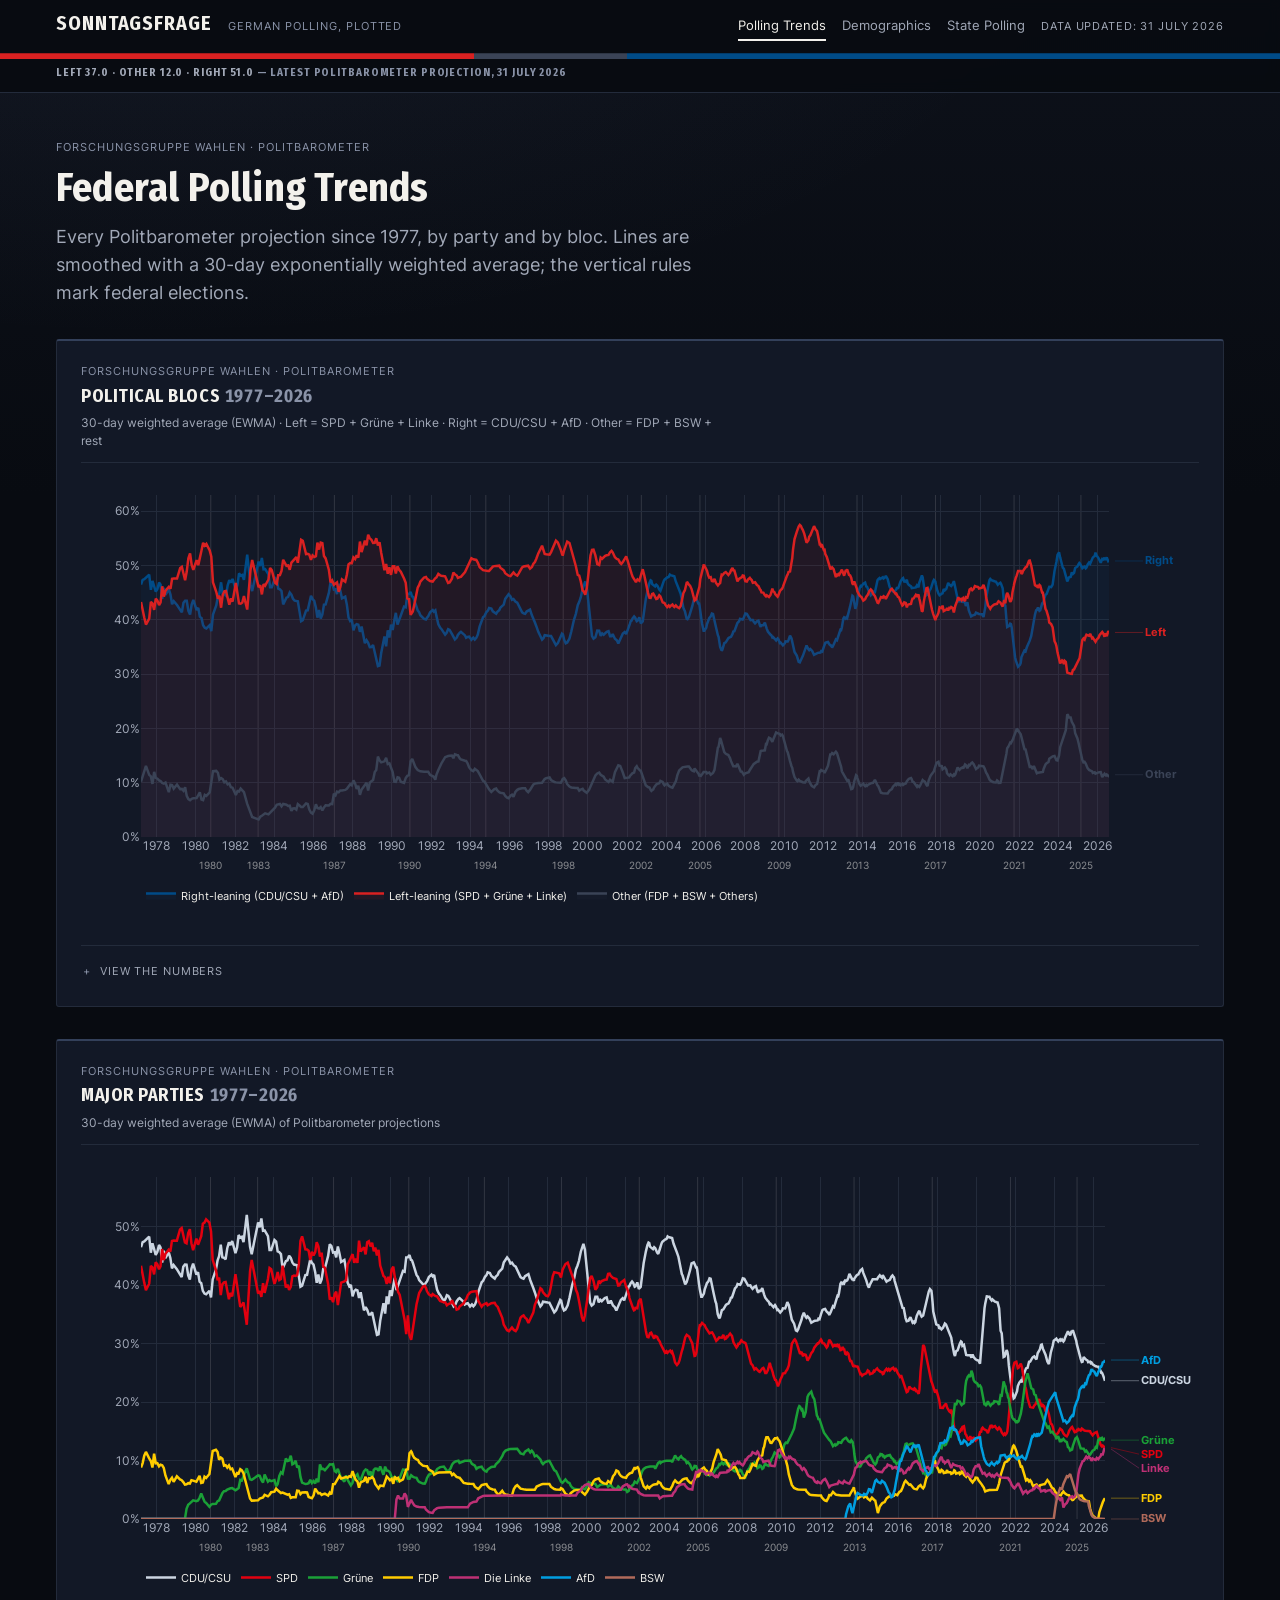
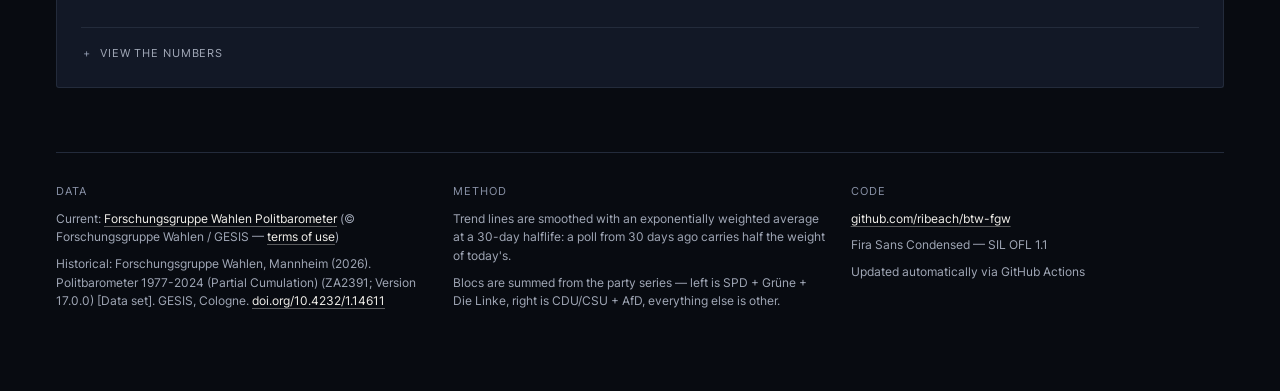
==== commit 015f119e: "Apply adversarially-verified review fixes Confirmed defects: - Demographics end labels anchored at e" ====
--- a/docs/index.html
+++ b/docs/index.html
@@ -37,15 +37,15 @@
   </header>
 
   <div class="container">
-    <div class="page-head">
-      <p class="eyebrow">Forschungsgruppe Wahlen · Politbarometer</p>
-      <h1 class="page-title">Federal Polling Trends</h1>
-      <p class="page-standfirst">Every Politbarometer projection since 1977, by party and by bloc. Lines are smoothed with a 30-day exponentially weighted average; the vertical rules mark federal elections.</p>
-    </div>
+    <main id="main" tabindex="-1">
+      <div class="page-head">
+        <p class="eyebrow">Forschungsgruppe Wahlen · Politbarometer</p>
+        <h1 class="page-title">Federal Polling Trends</h1>
+        <p class="page-standfirst">Every Politbarometer projection since 1977, by party and by bloc. Lines are smoothed with a 30-day exponentially weighted average; the vertical rules mark federal elections.</p>
+      </div>
 
-    <div id="error" role="alert"></div>
+      <div id="error" role="alert"></div>
 
-    <main id="main" tabindex="-1">
       <figure class="chart-container" aria-describedby="blocks-data">
         <figcaption class="panel-head">
           <p class="eyebrow">Forschungsgruppe Wahlen · Politbarometer</p>
--- a/docs/css/style.css
+++ b/docs/css/style.css
@@ -36,7 +36,7 @@
   /* Bone — text */
   --bone: #F3F1EC;
   --bone-dim: #A2A9B8;
-  --bone-faint: #6B7488;
+  --bone-faint: #8A93A8;
   --danger: #F2777A;
 
   /* Bloc tints — text-safe lifts of the bloc hues, for readouts only */
@@ -267,8 +267,7 @@
 .stamp.success .spinner {
   display: none;
 }
-.stamp:empty,
-.status-box:empty {
+.stamp:empty {
   display: none;
 }
 
@@ -443,14 +442,18 @@
 }
 
 /* One orchestrated entrance: the page settles in a single short cascade.
-   fill-mode is `backwards` so no transform survives the animation — a lingering
-   transform on an ancestor would trap the fixed-position map tooltip. */
-.container > * {
+   The staggered items are the blocks inside <main> plus the footer that follows
+   it; <main> itself is a bare landmark wrapper and is deliberately left out, so
+   no transform ever lands on an ancestor of the fixed-position map tooltip.
+   fill-mode is `backwards` so no transform survives the animation either. */
+.container > #main > *,
+.container > .site-footer {
   animation: rise-in 480ms cubic-bezier(0.2, 0.6, 0.2, 1) backwards;
 }
-.container > *:nth-child(2) { animation-delay: 60ms; }
-.container > *:nth-child(3) { animation-delay: 120ms; }
-.container > *:nth-child(n+4) { animation-delay: 180ms; }
+.container > #main > *:nth-child(2) { animation-delay: 60ms; }
+.container > #main > *:nth-child(3) { animation-delay: 120ms; }
+.container > #main > *:nth-child(n+4),
+.container > .site-footer { animation-delay: 180ms; }
 
 @media (prefers-reduced-motion: reduce) {
   *, *::before, *::after {
@@ -459,6 +462,7 @@
     transition-duration: 0.001ms !important;
   }
   .container > *,
+  .container > #main > *,
   .spectrum {
     animation: none !important;
     opacity: 1 !important;
@@ -873,10 +877,13 @@
   }
 }
 
-/* Raise the quiet greys when the reader has asked for more contrast. */
+/* Raise the quiet greys when the reader has asked for more contrast. The two
+   bone steps move together so the hierarchy survives — faint stays below dim,
+   both stay well clear of AA on every surface. */
 @media (prefers-contrast: more) {
   :root {
     --bone-dim: #CBD2DE;
+    --bone-faint: #A9B2C4;
     --rule: #3A465C;
   }
 }
@@ -1129,9 +1136,12 @@
 }
 /* Fade the right edge only: a left-hand fade would dissolve the sticky state
    column, which is the one thing that must stay legible while scrolling.
-   Dropped while focused — a mask clips the focus ring along with everything
+   Gated on the classes renderTable's updateScrollAffordance sets — the mask is
+   an affordance for hidden content, so it must not dim the last column at
+   widths where the table fits, or once the reader has scrolled to the end.
+   Dropped while focused too: a mask clips the focus ring along with everything
    else the element paints. */
-.state-polling #table-container:not(:focus-visible) {
+.state-polling #table-container.is-scrollable:not(.is-at-end):not(:focus-visible) {
   -webkit-mask-image: linear-gradient(to right, #000 calc(100% - 32px), transparent 100%);
   mask-image: linear-gradient(to right, #000 calc(100% - 32px), transparent 100%);
 }
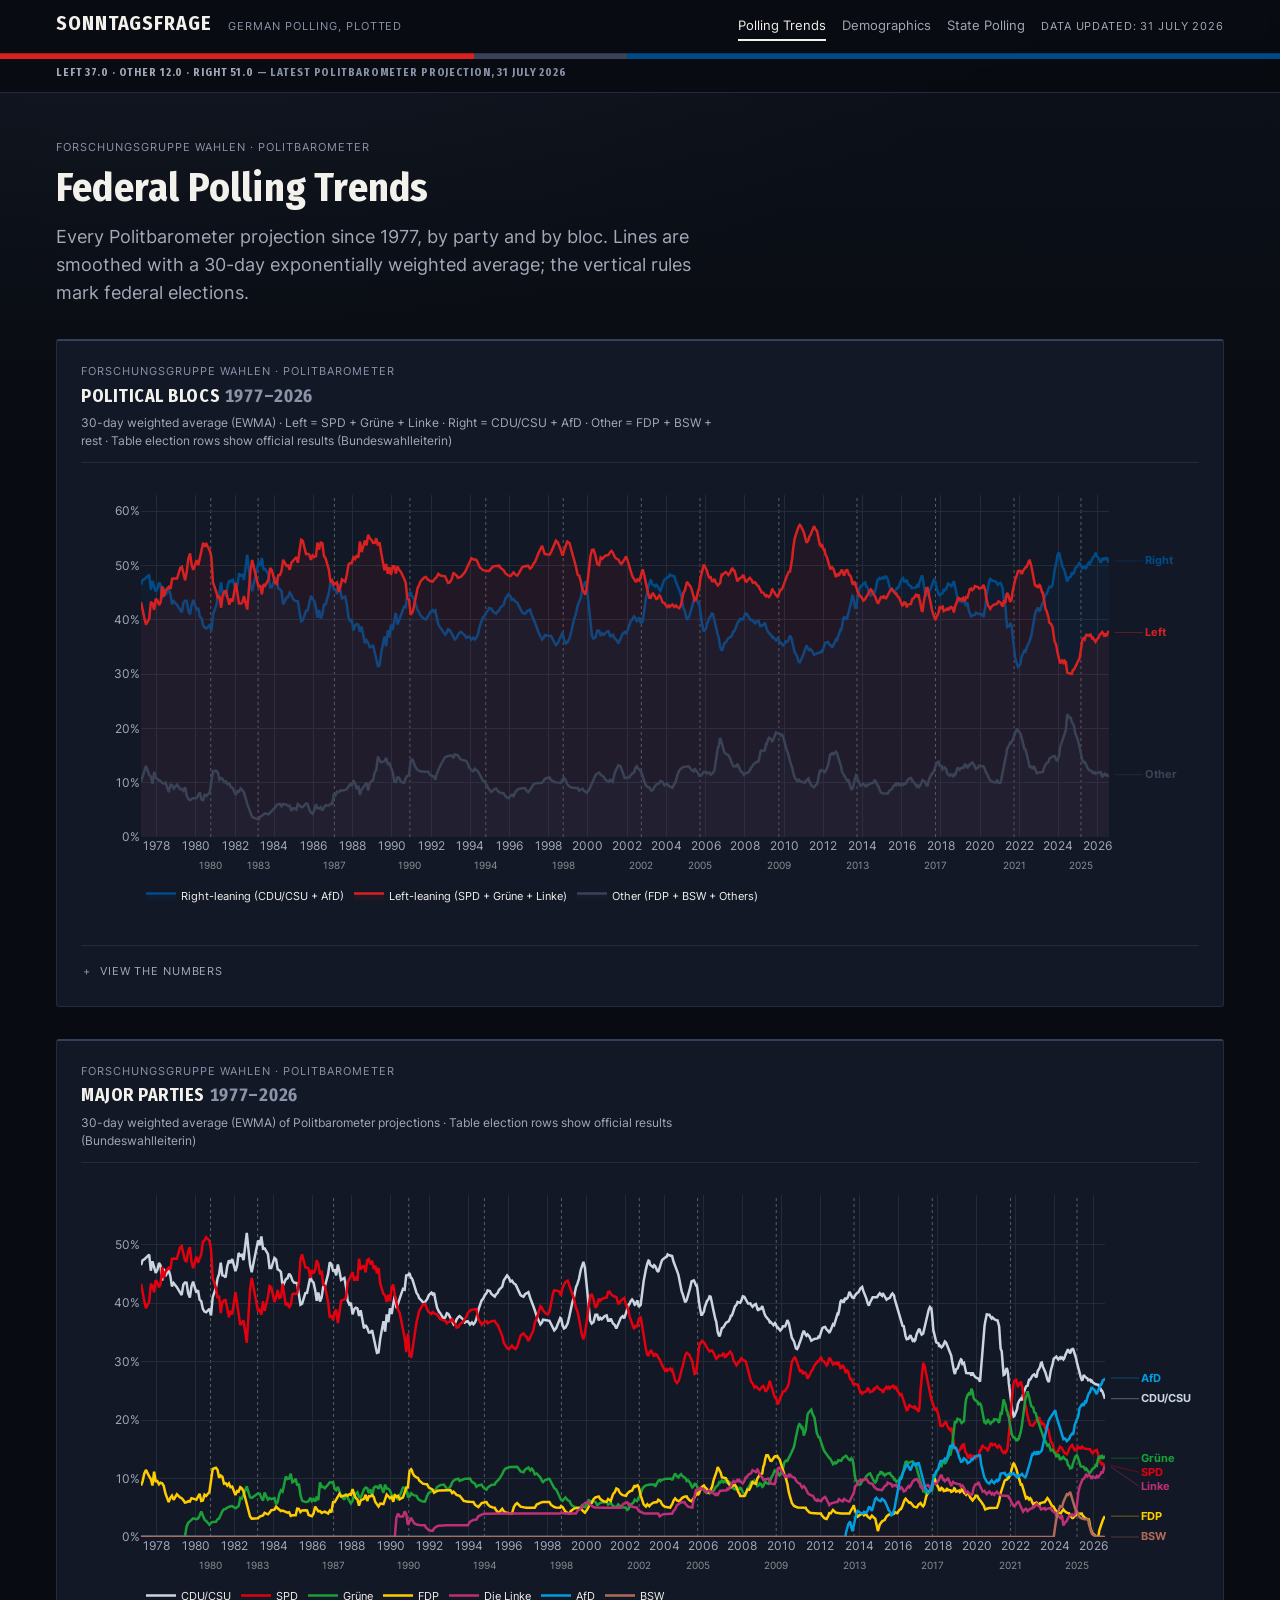
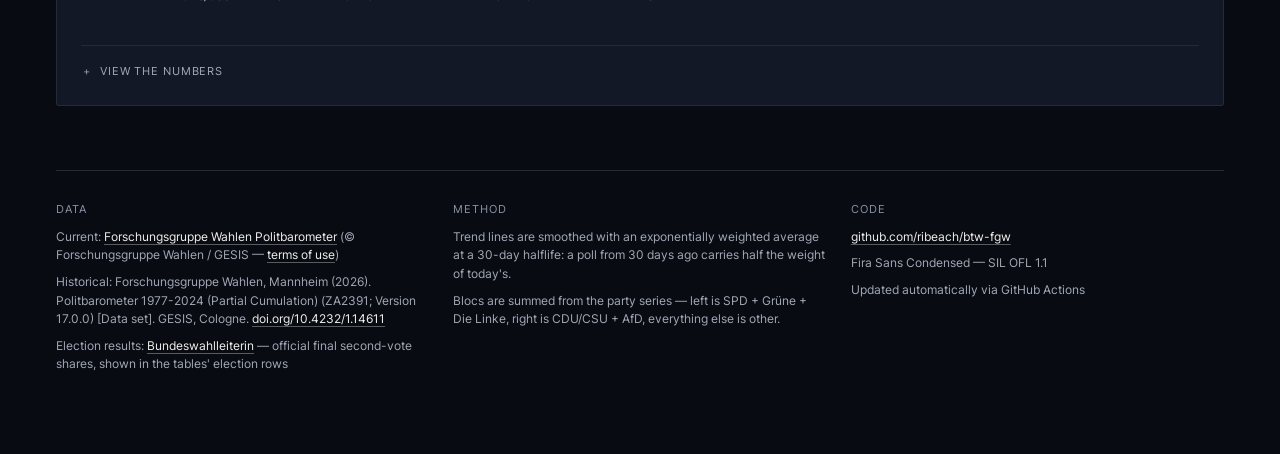
==== commit de2a5614: "Apply review fixes: always show Latest row, one-decimal blocs, credits Resolutions from the adversar" ====
--- a/docs/index.html
+++ b/docs/index.html
@@ -50,7 +50,7 @@
         <figcaption class="panel-head">
           <p class="eyebrow">Forschungsgruppe Wahlen · Politbarometer</p>
           <h2 class="panel-title">Political blocs <span class="panel-title__range tnum" id="blocks-range"></span></h2>
-          <p class="panel-note">30-day weighted average (EWMA) · Left = SPD + Grüne + Linke · Right = CDU/CSU + AfD · Other = FDP + BSW + rest</p>
+          <p class="panel-note">30-day weighted average (EWMA) · Left = SPD + Grüne + Linke · Right = CDU/CSU + AfD · Other = FDP + BSW + rest · Table election rows show official results (Bundeswahlleiterin)</p>
         </figcaption>
         <div id="blocks-chart" role="img" aria-label="Line chart: polling support for the left, right and other political blocs over time, from Forschungsgruppe Wahlen"></div>
         <details class="chart-data" id="blocks-data">
@@ -65,7 +65,7 @@
         <figcaption class="panel-head">
           <p class="eyebrow">Forschungsgruppe Wahlen · Politbarometer</p>
           <h2 class="panel-title">Major parties <span class="panel-title__range tnum" id="parties-range"></span></h2>
-          <p class="panel-note">30-day weighted average (EWMA) of Politbarometer projections</p>
+          <p class="panel-note">30-day weighted average (EWMA) of Politbarometer projections · Table election rows show official results (Bundeswahlleiterin)</p>
         </figcaption>
         <div id="parties-chart" role="img" aria-label="Line chart: polling support for the major German parties over time, from Forschungsgruppe Wahlen"></div>
         <details class="chart-data" id="parties-data">
@@ -82,6 +82,7 @@
         <p class="eyebrow">Data</p>
         <p>Current: <a href="https://www.forschungsgruppe.de/Umfragen/Politbarometer/Langzeitentwicklung_-_Themen_im_Ueberblick/Politik_I/#Projektion" target="_blank" rel="noopener">Forschungsgruppe Wahlen Politbarometer</a> (© Forschungsgruppe Wahlen / GESIS — <a href="https://www.gesis.org/en/institute/data-usage-terms" target="_blank" rel="noopener">terms of use</a>)</p>
         <p>Historical: <cite>Forschungsgruppe Wahlen, Mannheim (2026). <span lang="de">Politbarometer</span> 1977-2024 (Partial Cumulation) (ZA2391; Version 17.0.0) [Data set]. GESIS, Cologne.</cite> <a href="https://doi.org/10.4232/1.14611" target="_blank" rel="noopener">doi.org/10.4232/1.14611</a></p>
+        <p>Election results: <a href="https://www.bundeswahlleiterin.de/bundestagswahlen/2025/ergebnisse.html" target="_blank" rel="noopener">Bundeswahlleiterin</a> — official final second-vote shares, shown in the tables' election rows</p>
       </div>
       <div class="footer-col">
         <p class="eyebrow">Method</p>
